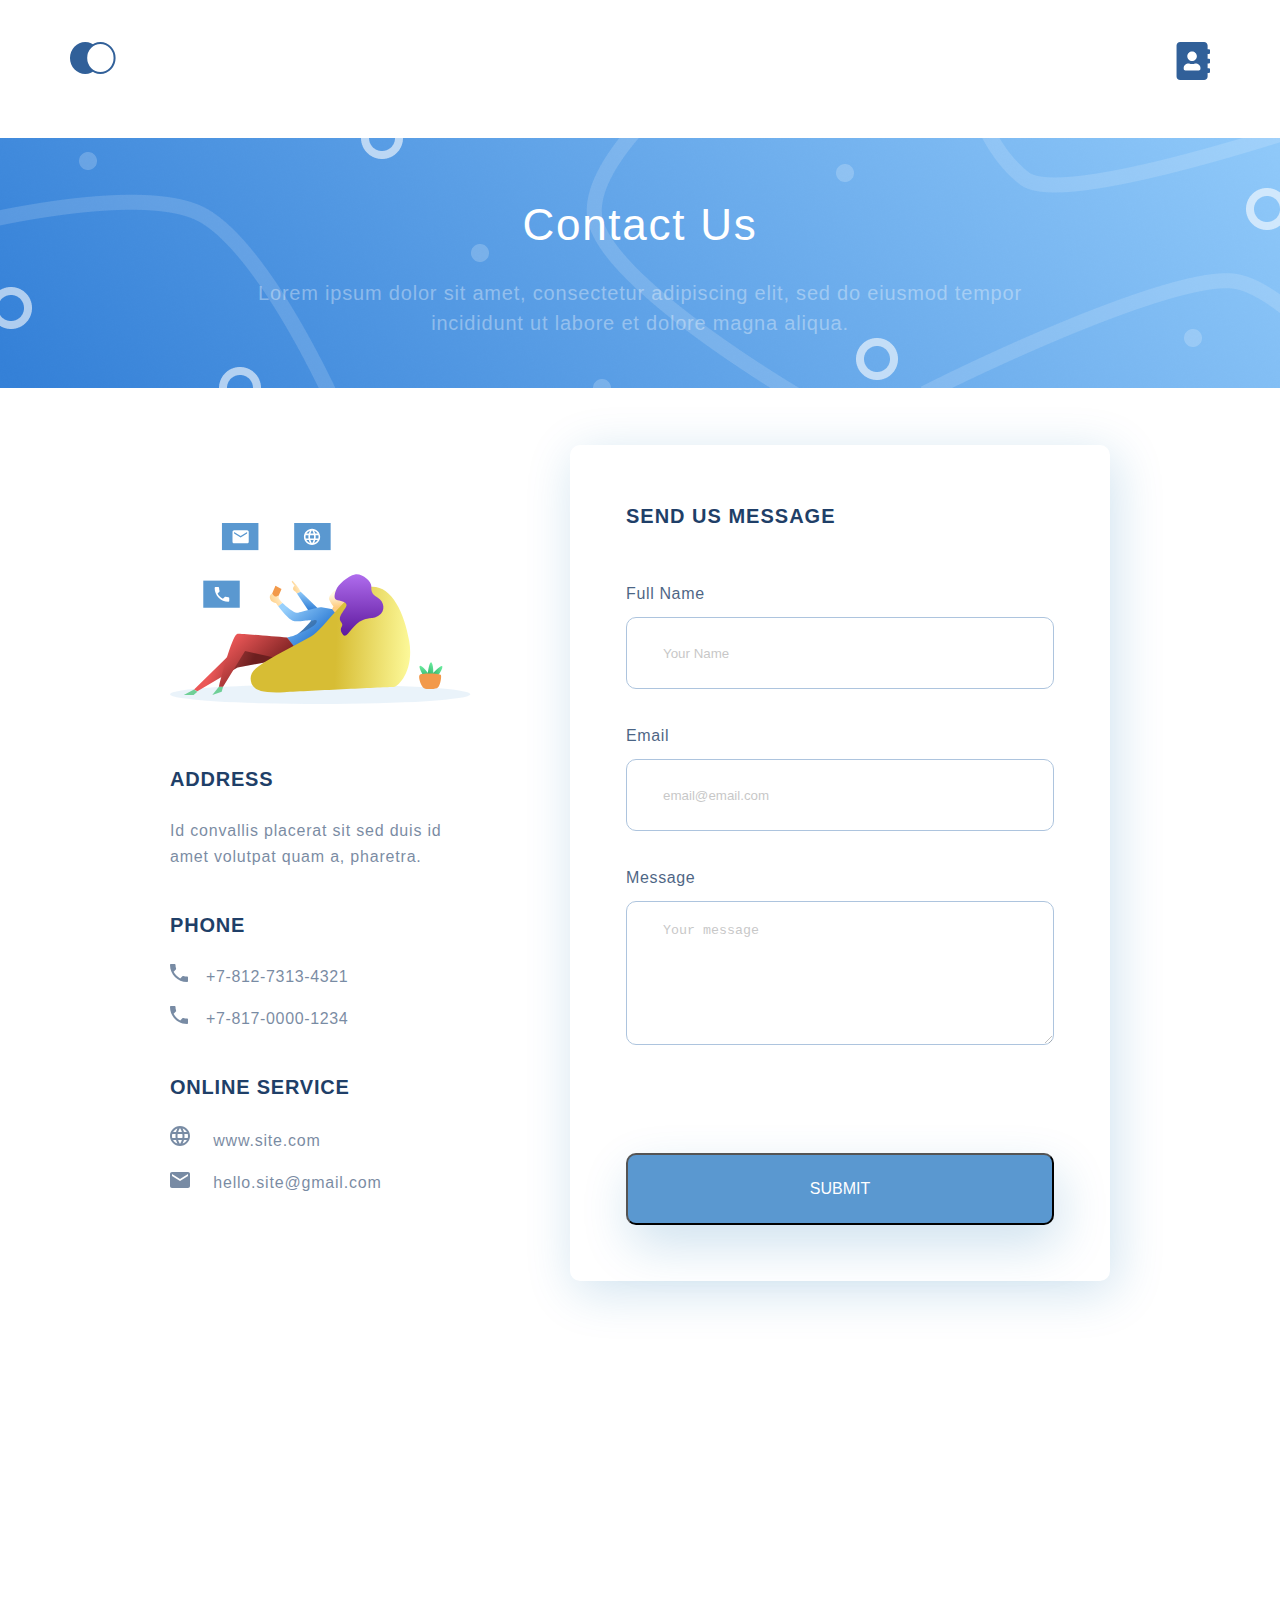
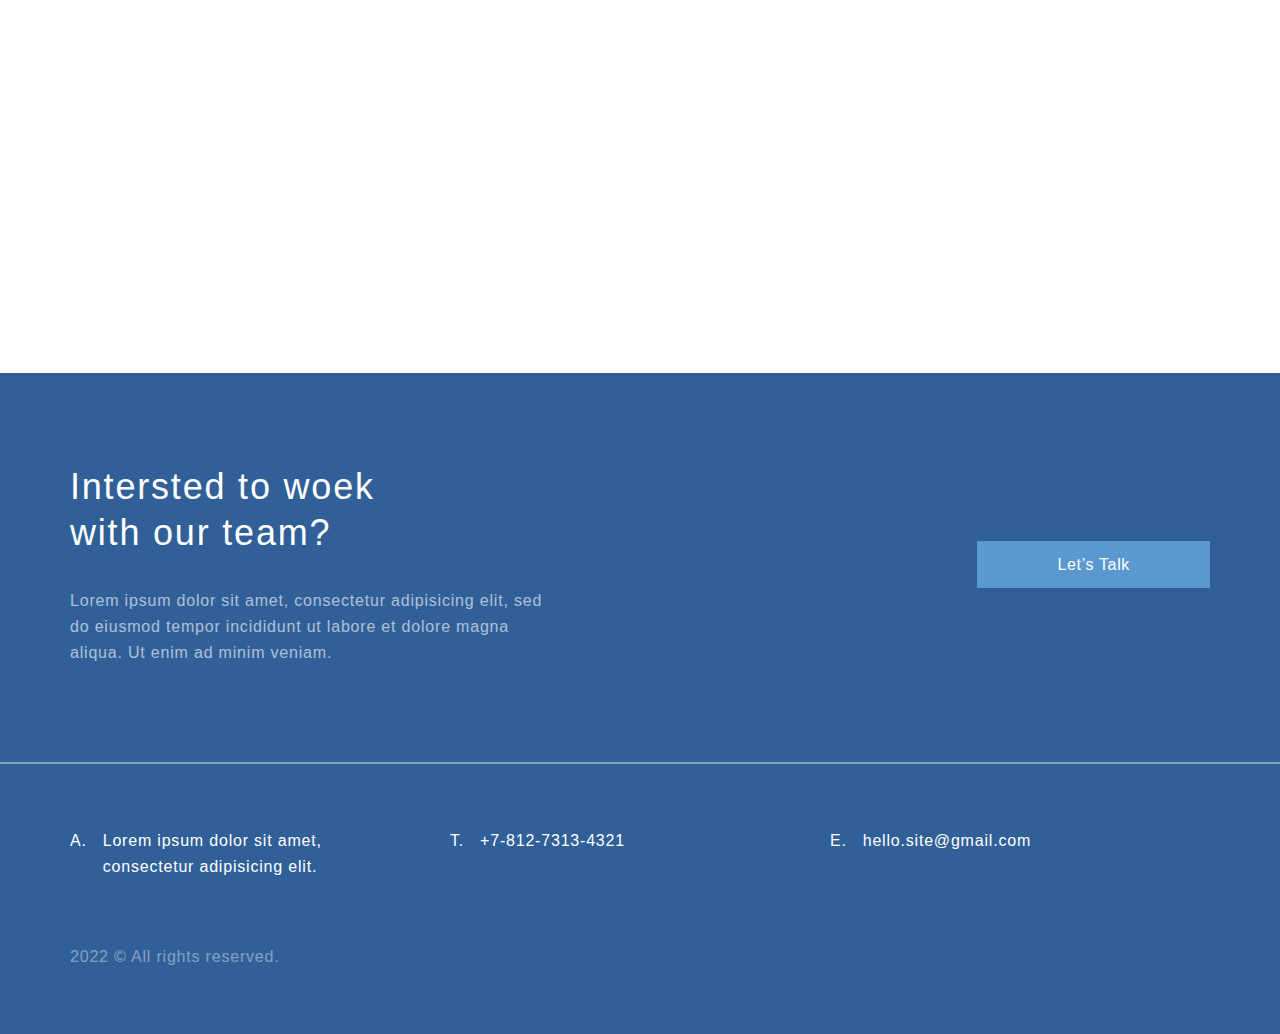
==== contacts.html @ 81e92c67 "Add files via upload" ====
<!DOCTYPE html>
<html lang="en">

<head>
  <meta charset="UTF-8">
  <meta http-equiv="X-UA-Compatible" content="IE=edge">
  <meta name="viewport" content="width=device-width, initial-scale=1.0">
  <link rel="stylesheet" href="style.css">
  <title>My website</title>
</head>

<body>

  <div class="menu container">
    <ul class="list top_menu">
      <li><a href="index.html"><img src="img/home.svg" alt="Logo"></a></li>
      <li><a href="contacts.html"><img src="img/contacts.svg" alt="Contacts"></a></li>
    </ul>
  </div>
  <div class="top_contacts">
    <div class="top_text_contacts">
      <h2 class="heading-contact">Contact Us</h2>
      <p class="text">Lorem ipsum dolor sit amet, consectetur adipiscing elit, sed do eiusmod tempor incididunt ut
        labore et dolore magna aliqua.</p>
    </div>
  </div>

  <div class="main cont_container">
    <div class="WriteTo">
      <div class="main_text_contacts">
        <img src="img/form.svg" alt="Photo">
        <h4 class="mini-heading">ADDRESS</h4>
        <p class="text">Id convallis placerat sit sed duis id amet volutpat quam a, pharetra.</p>
        <h4 class="mini-heading">PHONE</h4>
        <ol class="list icPhone">
          <li>+7-812-7313-4321</li>
          <li>+7-817-0000-1234</li>
        </ol>
        <h4 class="mini-heading">ONLINE SERVICE</h4>
        <ul class="list">
          <li class="icInternet">
            <a class="link" href="https://gb.ru/users/955336" target="_blank">
              <img src="img/ic_Internet_18px.svg" alt="icInternet"> www.site.com</a>
          </li>
          <li class="icEmail">
            <a class="link" href="mailto:mail@student.com" target="_blank">
              <img src="img/ic_email_18px.svg" alt="icEmail"> hello.site@gmail.com</a>
          </li>
        </ul>
      </div>
      <div class="main_form_send">
        <h4 class="mini-heading">SEND US MESSAGE</h4>
        <form action="#">
          <p>Full Name</p>
          <input class="input" type="text" placeholder="Your Name"><br>
          <p>Email</p>
          <input class="input" type="email" placeholder="email@email.com"><br>
          <p>Message</p>
          <textarea class="input inputText" cols="30" rows="5" placeholder="Your message"></textarea><br>
          <button class="button" type="submit">Submit</button><br>
        </form>
      </div>
    </div>
    <div class="main_map_block">
      <iframe class="map"
        src="https://yandex.ru/map-widget/v1/?um=constructor%3Ac214993f10739461ce1f22f25914152585ad339c6e230efad93d06ef73327cbc&amp;source=constructor"
        width="100%" height="263" frameborder="0"></iframe>
    </div>
  </div>

  <div class="footer">
    <div class="footer_top container">
      <div class="footer_top_text">
        <h3 class="heading">Intersted to woek with our team?</h3>
        <p class="text">Lorem ipsum dolor sit amet, consectetur adipisicing elit, sed do eiusmod tempor
          incididunt ut labore et dolore magna aliqua. Ut enim ad minim veniam.</p>
      </div>
      <div class="footer_buttom_block">
        <a href="#" class="footer_buttom">Let’s Talk</a>
      </div>
    </div>
    <hr class="hr">
    <div class="footer_bottom container">
      <ol class="footer_bottom_list_box">
        <li class="footer_bottom_list footer_bottom_list_margin">Lorem ipsum dolor sit amet, consectetur
          adipisicing elit.
        </li>
        <li class="footer_bottom_list">+7-812-7313-4321</li>
        <li class="footer_bottom_list">hello.site@gmail.com</li>
      </ol>
      <div class="footer_bottom_rights">
        <p class="text">2022 &copy; All rights reserved.</p>
      </div>
    </div>
  </div>

</body>

</html>
---- style.css ----
*{
    margin: 0;
    padding: 0;
}

.container {
    max-width: 1140px;
    margin: 0 auto;
}

.cont_container {
    max-width: 940px;
    margin: 0 auto;
}

body{ 
    font-family: sans-serif;
}

/* !!!!!!!!!!!!!!!!!!!!!!!!!!!!!!!!!!Настройка блоков шапки!!!!!!!!!!!!!!!!!!!!!!!!!!!!!!!!!!*/
.top{
    min-height: 768px;
    background: linear-gradient(0deg, #EBF3FB 8.84%, rgba(152, 195, 232, 0) 31.12%);
}

.top .container{
    display: flex;
    flex-direction: column;
    height: 100%;
}

.top_menu{
    margin-top: 42px;
    display: flex;
    justify-content: space-between;
}

.top_text{
    margin-top: 115px;
    flex-grow: 1;
    background-image: url(img/top_illustration.png);
    background-repeat: no-repeat;
    background-position: right top;
    background-size: 45%;
    padding-bottom: 80px;
}

.top-heading{
    width: 504px;
    font-weight: 300;
    font-size: 64px;
    line-height: 74px;
    letter-spacing: 0.04em;
    color: #1F3F68;
}

.top_text .text{
    width: 425px;
    margin-top: 32px;
}

.top_buttom{
    font-size: 16px;
    line-height: 26px;
    text-align: center;
    letter-spacing: 0.04em;
    color: #FFFFFF;
    background: #5A98D0;
    box-shadow: 5px 10px 20px rgba(53, 110, 173, 0.2);
    border-radius: 10px;
    margin-top: 71px;
    padding: 15px 50px;
    text-decoration: none;
    display: inline-block;
}

.top_contacts{
    background-image: url(img/top_contacts.png);
    background-size: cover;
    min-height: 250px;
    display: flex;
    margin: 54px 0px 57px;
}

.top_text_contacts{
    width: 780px;
    margin: 0px auto;
    text-align: center;
}

.top_text_contacts .text{
    font-weight: 400;
    font-size: 20px;
    line-height: 30px;
    text-align: center;
    letter-spacing: 0.04em; 
    color: rgba(255, 255, 255, 0.6);
    margin-bottom: 49px;
}

/* !!!!!!!!!!!!!!!!!!!!!!!!!!!!!!!!!!!!!Настройка блоков центра!!!!!!!!!!!!!!!!!!!!!!!!!!!!!!!*/
.what_we_do{
padding: 64px 0px;
}

.card_block{
    margin-top: 64px;
    display: flex;
    justify-content: space-between;
}

.card_text{
    width: 359px;
    padding: 44px 32px;
    box-sizing: border-box;
    background: #FFFFFF;
    box-shadow: 5px 20px 50px rgba(16, 112, 177, 0.2);
    border-radius: 10px;
    display: flex;
    flex-direction: column;
}

.card_img{
    align-self: center;
    margin-bottom: 51px;
}

.card_link{
    font-size: 14px;
    line-height: 30px;
    letter-spacing: 0.05em;
    color: #5A98D0;
    text-decoration: none;
    display: block;
    margin-top: 30px;
}

.section{
    margin-bottom: 112px;
}

.section .text{
    width: 70%;
    margin: 32px auto 64px;
    opacity: 1;
    text-align: center;
}

.section_parent{
    display: flex;
    justify-content: space-between;
    margin-top: 32px;
}

.section_item{
    position: relative;
    flex-grow: 1;
}

.section_item_margin{
    margin-right: 32px;
}

.section_img{
    width: 100%;
}

.section_big_text{
    font-size: 32px;
    line-height: 46px;
    text-align: right;
    letter-spacing: 0.05em;
    color: #FFFFFF;
    position: absolute;
    top: 64px;
    right: 64px;
}

.section_little_text{
    font-size: 28px;
    line-height: 46px;
    text-align: left;
    letter-spacing: 0.05em;
    color: #FFFFFF;
    position: absolute;
    top: 32px;
    left: 32px;
}

.WriteTo{
    display: flex;
    justify-content: space-between;
}

.main_text_contacts{
    width: 300px;
}

.main_text_contacts img{
    margin: 78px 0px 16px;
}

.main_text_contacts .mini-heading{
    letter-spacing: 0.04em;
    margin: 40px 0px 24px;
}

.main_text_contacts .list li{
    font-weight: 300;
    font-size: 16px;
    line-height: 26px;
    letter-spacing: 0.04em;
    color: #1F3F68;
    opacity: 0.6;
    margin-bottom: 16px;
}

.icPhone li::before {
    content: url(img/ic_phone_18px.svg);
    margin-right: 18px;
}

.icInternet img{
    margin: 0px 18px 0px 0px;
}

.icEmail img{
    margin: 0px 18px 0px 0px;
}

.link{
    font-weight: 400;
    font-size: 16px;
    line-height: 26px;
    letter-spacing: 0.05em;
    color: #1F3F68;
    text-decoration: none;
}

.main_form_send{
    width: 540px;
    padding: 56px;
    box-sizing: border-box;
    background: #FFFFFF;
    box-shadow: 5px 10px 50px rgba(16, 112, 177, 0.2);
    border-radius: 10px;
}

.main_form_send .mini-heading{
    margin-bottom: 48px;
}

.main_form_send p{
    font-weight: 400;
    font-size: 16px;
    line-height: 30px;
    letter-spacing: 0.04em;
    color: #1F3F68;
    opacity: 0.8;
}

.main_map_block{
    margin: 96px 0px 112px;
    text-align: center;
}

.map{
    width: 100%;
    height: 480px;
}

/* !!!!!!!!!!!!!!!!!!!!!!!!!!!!!!!!Настройка блоков подвала!!!!!!!!!!!!!!!!!!!!!!!!!!!!!!!!!*/
.footer{
    background: #316099;
}

.footer_top{
    display: flex;
    justify-content: space-between;
    padding: 91px 0px 96px;
}

.footer_top_text{
    width: 495px; 
}

.footer_top_text .heading{
    width: 340px;
    font-weight: normal;
    color: #FFFFFF;
    text-align: left;
}

.footer_top_text .text{
    color: #FFFFFF;
    margin-top: 32px;
}

.footer_buttom_block{
    align-self: center;
}

.footer_buttom{
    font-size: 16px;
    line-height: 26px;
    text-align: center;
    letter-spacing: 0.04em;
    color: #FFFFFF;
    background: #5A98D0;
    text-decoration: none;
    padding: 15px 80px;
}

.hr{
    opacity: 0.4;
    border: 1px solid #FFFFFF;
}

.footer_bottom{
    padding: 64px 0px;
}

.footer_bottom_list_box{
    display: flex;
    justify-content: space-between;
    font-size: 16px;
    line-height: 26px;
    letter-spacing: 0.05em;
    color: #FFFFFF;
}

.footer_bottom_list{
    flex-grow: 1;
    flex-basis: 33.3333%;
    display: flex;
    margin-right: 32px;
}

.footer_bottom_list:first-child::before{
    content: 'A. ';
    margin-right: 16px;
}

.footer_bottom_list:nth-child(2)::before{
    content: 'T. ';
    margin-right: 16px;
}

.footer_bottom_list:last-child::before{
    content: 'E. ';
    margin-right: 16px;
}


.footer_bottom_rights .text{
    margin-top: 64px;
    color: #FFFFFF;
    opacity: 0.4;
}

/* !!!!!!!!!!!!!!!!!!!!!!Настройка классов для тегов!!!!!!!!!!!!!!!!!!!!!!!!!!!!!!*/
.text{
    font-size: 16px;
    line-height: 26px;
    letter-spacing: 0.05em;
    opacity: 0.6;
    color: #1F3F68;
}

.heading{
    font-weight: 300;
    font-size: 36px;
    line-height: 46px;
    text-align: center;
    letter-spacing: 0.05em;
}

.heading-contact{
    font-weight: 500;
    font-size: 44px;
    line-height: 74px;
    letter-spacing: 0.04em;
    color: #FFFFFF;
    margin-bottom: 16px;
    margin-top: 50px;
}

.mini-heading{
    font-size: 20px;
    line-height: 30px;
    color: #1F3F68;
    letter-spacing: 0.05em;
    margin-bottom: 14px;
}

.list{
    list-style-type: none;
}

.input{
    height: 72px;
    width: 100%;
    padding: 21px 36px;
    border: 1px solid #356EAD;
    box-sizing: border-box;
    border-radius: 10px;
    margin: 8px 0px 32px;
    opacity: 0.4;
}

.inputText{
    height: 144px;
}

.button{
    margin-top: 72px;
    width: 100%;
    height: 72px;
    background: #5A98D0;
    box-shadow: 5px 20px 50px rgba(16, 112, 177, 0.2);
    border-radius: 10px;
    font-weight: 500;
    font-size: 16px;
    line-height: 26px;
    text-align: center;
    color: #FFFFFF;
    text-transform: uppercase;
}

@media (max-width: 1024px) {
    .container{
        padding-left: 32px;
        padding-right: 32px;
    }
/* !!!!!!!!!!!!!!!!!!!!!!!!!!!!!!!!!!Настройка блоков шапки!!!!!!!!!!!!!!!!!!!!!!!!!!!!!!!!!!*/
    .top_text{
        background-position: right 167px;
        padding-bottom: 170px;
    }

    .top_menu{
        margin-top: 21px;
    }

    .top_contacts{
        margin: 46px 0px 64px;
    }

    .top_text_contacts{
        width: 520px;
    }

    .button{
        margin-top: 48px;
    }
/* !!!!!!!!!!!!!!!!!!!!!!!!!!!!!!!!!!!!!Настройка блоков центра!!!!!!!!!!!!!!!!!!!!!!!!!!!!!!!*/
    .what_we_do{
        padding: 64px 32px 127px;
    }

    .card_block{
        flex-direction: column;
        align-items: center;
    }

    .card_text{
        margin-bottom: 32px;
    }

    .WriteTo{
        flex-direction: column;
        align-items: center;
    }

    .main_text_contacts img {
        margin: 0px 0px 16px;
    }

    .icInternet img {
        margin: 0px 18px 0px 0px;
    }

    .icEmail img {
        margin: 0px 18px 0px 0px;
    }

    .main_form_send{
        margin-top: 48px;
        width: 520px;
    }

    .section{
        margin-bottom: 109px;
    }

    .main_map_block{
        margin: 64px 0px;
    }

    .map{
        height: 392px;
    }
/* !!!!!!!!!!!!!!!!!!!!!!!!!!!!!!!!Настройка блоков подвала!!!!!!!!!!!!!!!!!!!!!!!!!!!!!!!!!*/

    .footer .container{
        padding-left: 117px;
        padding-right: 116px;
    }

    .footer_top{
        padding: 47px 0px 64px;
    }

    .footer_top_text{
        width: 336px;
    }

    .footer_buttom{
        padding: 10px 22px;
    }

    .footer_bottom_list_box{
        flex-direction: column;
    }

    .footer_bottom_list{
        margin-bottom: 25px;
    }

    .footer_bottom_rights .text {
        margin-top: 39px;
    }
}

@media (max-width: 667px) {
    .container {
        padding-left: 18px;
        padding-right: 18px;
    }
/* !!!!!!!!!!!!!!!!!!!!!!!!!!!!!!!!!!Настройка блоков шапки!!!!!!!!!!!!!!!!!!!!!!!!!!!!!!!!!!*/
    .top{
        min-height: 376px;
        padding-bottom: 41px;
        box-sizing: border-box;
    }

    .top_contacts{
        margin: 30px 0px 46px;
    }

    .top_menu{
        margin-top: 21px;
    }

    .top_text{
        margin-top: 36px;
        width: 100%;
        text-align: center;
        background-image: none;
        padding-bottom: 0px;
    }

    .top-heading{
        width: 100%;
        font-size: 32px;
        line-height: 38px;
    }

    .top_text .text{
        width: 100%;
        margin-top: 12px;
    }

    .top_buttom{
        font-size: 12px;
        line-height: 26px;
        margin-top: 32px;
        padding: 0px 8px;
    }

    .top_text_contacts{
        width: 341px;
    }

    .heading-contact{
        margin-bottom: 32px;
        font-size: 24px;
        line-height: 28px;
    }

    .top_text_contacts .text{
        font-size: 16px;
        margin-bottom: 61px;
    }
/* !!!!!!!!!!!!!!!!!!!!!!!!!!!!!!!!!!!!!Настройка блоков центра!!!!!!!!!!!!!!!!!!!!!!!!!!!!!!!*/
    .what_we_do{
        padding: 48px 18px 64px;
    }

    .heading{
        font-size: 24px;
        line-height: 28px;
    }
    .card_block{
        margin-top: 32px;
    }

    .card_text{
        width: 100%;
    }

    .section{
        margin-bottom: 82px;
    }

    .section .text{
        width: 100%;
    }

    .section_big_text{
        font-size: 16px;
        line-height: 19px;
        top: 16px;
        right: 16px;
    }

    .section_little_text{
        font-size: 16px;
        line-height: 19px;
        top: 26px;
        left: 16px;
    }

    .section_parent{
        flex-direction: column;
        margin-top: 16px;

    }

    .section_item_margin{
        margin: 0px 0px 16px;
    }

    .main_text_contacts .mini-heading{
        margin-top: 32px;
    }

    .main_form_send{
        width: 342px;
        padding: 36px;
    }

    .main_form_send .mini-heading{
        margin-bottom: 31px;
        font-size: 16px;
        letter-spacing: 0.04em;
    }

    .input{
        height: 46px;
        margin: 5px 0px 21px;
        padding: 13px 22px;
    }

    .inputText{
        height: 93px;
    }

    .button{
        height: 46px;
        margin-top: 25px;
    }

    .main_map_block{
        margin: 32px 0px;
    }

    .map{
        height: 349px;
    }
/* !!!!!!!!!!!!!!!!!!!!!!!!!!!!!!!!Настройка блоков подвала!!!!!!!!!!!!!!!!!!!!!!!!!!!!!!!!!*/

    .footer .container {
        padding-left: 16px;
        padding-right: 16px;
        text-align: center;
        flex-direction: column;
    }

    .footer_top{
        padding: 18px 16px 41px;
    }

    .footer_top_text .heading {
        text-align: center;
        width: 100%;
    }

    .footer_top_text {
        width: 100%;
    }

    .footer_buttom_block {
        margin-top: 40px;
    }

    .footer_bottom {
        padding: 32px 0px;
    }

    .footer_bottom_list{
        margin-bottom: 17px;
        text-align: left;
    }

    .footer_bottom_rights .text {
        margin-top: 20px;
    }
}
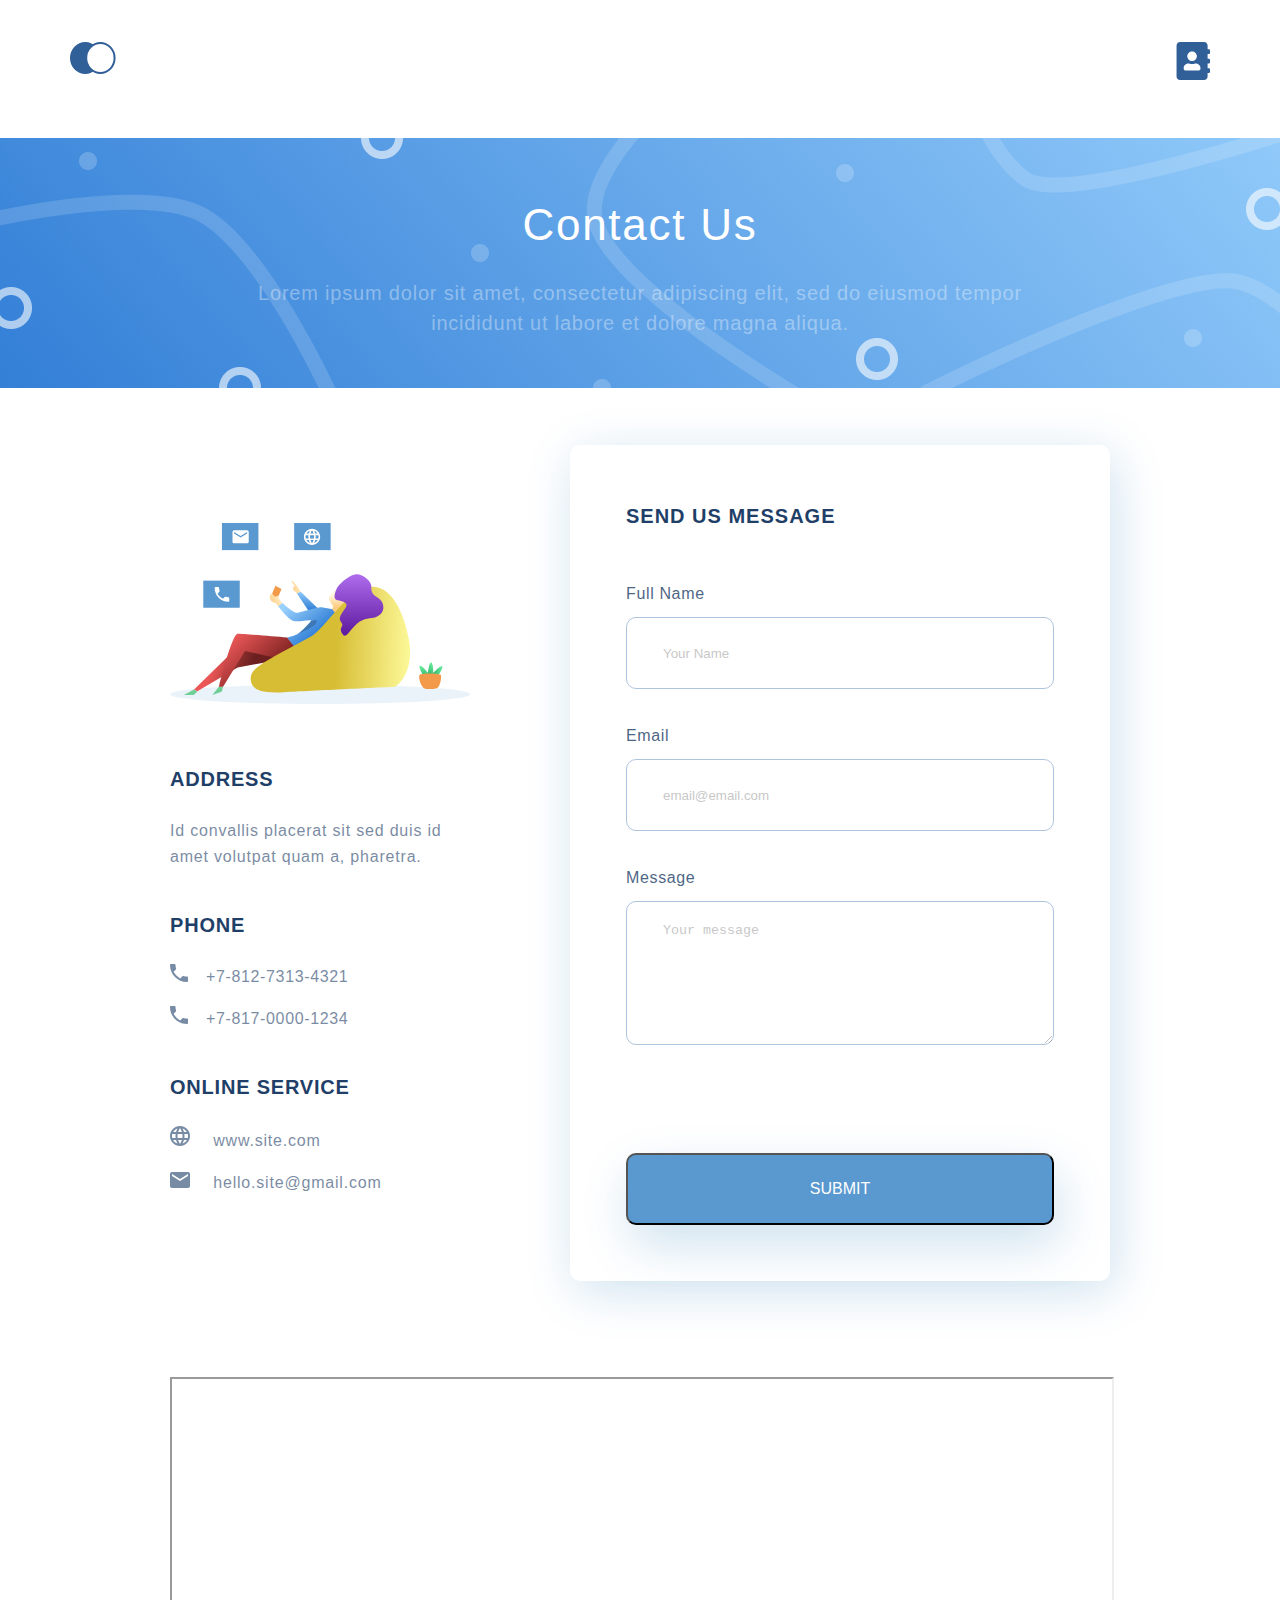
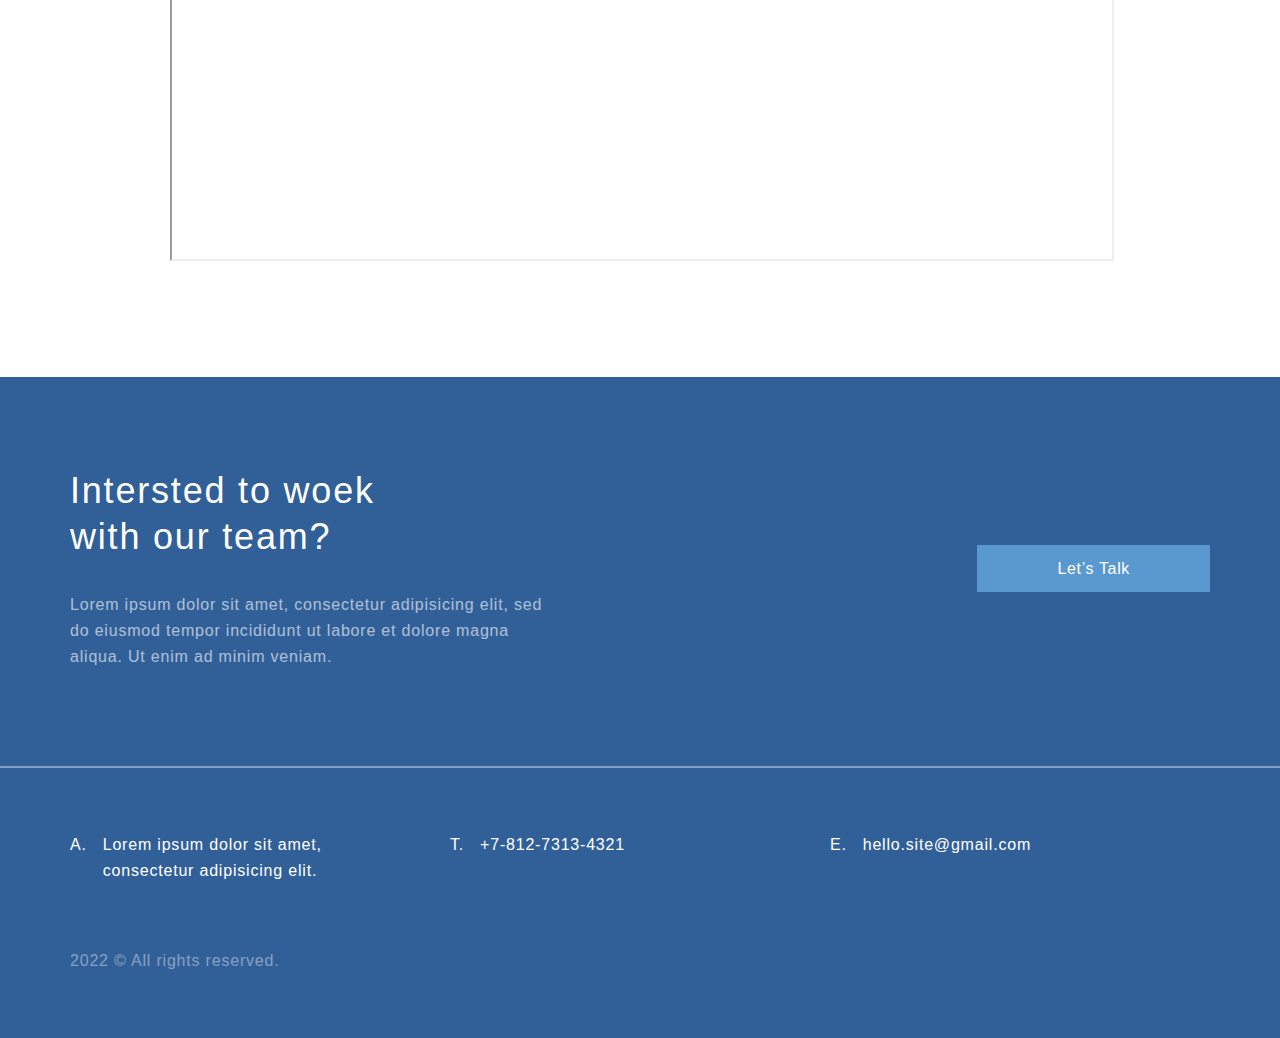
==== commit ff35375a: "Correction of validity related to map" ====
--- a/contacts.html
+++ b/contacts.html
@@ -63,8 +63,7 @@
     </div>
     <div class="main_map_block">
       <iframe class="map"
-        src="https://yandex.ru/map-widget/v1/?um=constructor%3Ac214993f10739461ce1f22f25914152585ad339c6e230efad93d06ef73327cbc&amp;source=constructor"
-        width="100%" height="263" frameborder="0"></iframe>
+        src="https://yandex.ru/map-widget/v1/?um=constructor%3Ac214993f10739461ce1f22f25914152585ad339c6e230efad93d06ef73327cbc&amp;source=constructor"></iframe>
     </div>
   </div>
 
--- a/style.css
+++ b/style.css
@@ -1,719 +1,742 @@
-*{
-    margin: 0;
-    padding: 0;
-}
-
-.container {
-    max-width: 1140px;
-    margin: 0 auto;
-}
-
-.cont_container {
-    max-width: 940px;
-    margin: 0 auto;
-}
-
-body{ 
-    font-family: sans-serif;
-}
-
-/* !!!!!!!!!!!!!!!!!!!!!!!!!!!!!!!!!!Настройка блоков шапки!!!!!!!!!!!!!!!!!!!!!!!!!!!!!!!!!!*/
-.top{
-    min-height: 768px;
-    background: linear-gradient(0deg, #EBF3FB 8.84%, rgba(152, 195, 232, 0) 31.12%);
-}
-
-.top .container{
-    display: flex;
-    flex-direction: column;
-    height: 100%;
-}
-
-.top_menu{
-    margin-top: 42px;
-    display: flex;
-    justify-content: space-between;
-}
-
-.top_text{
-    margin-top: 115px;
-    flex-grow: 1;
-    background-image: url(img/top_illustration.png);
-    background-repeat: no-repeat;
-    background-position: right top;
-    background-size: 45%;
-    padding-bottom: 80px;
-}
-
-.top-heading{
-    width: 504px;
-    font-weight: 300;
-    font-size: 64px;
-    line-height: 74px;
-    letter-spacing: 0.04em;
-    color: #1F3F68;
-}
-
-.top_text .text{
-    width: 425px;
-    margin-top: 32px;
-}
-
-.top_buttom{
-    font-size: 16px;
-    line-height: 26px;
-    text-align: center;
-    letter-spacing: 0.04em;
-    color: #FFFFFF;
-    background: #5A98D0;
-    box-shadow: 5px 10px 20px rgba(53, 110, 173, 0.2);
-    border-radius: 10px;
-    margin-top: 71px;
-    padding: 15px 50px;
-    text-decoration: none;
-    display: inline-block;
-}
-
-.top_contacts{
-    background-image: url(img/top_contacts.png);
-    background-size: cover;
-    min-height: 250px;
-    display: flex;
-    margin: 54px 0px 57px;
-}
-
-.top_text_contacts{
-    width: 780px;
-    margin: 0px auto;
-    text-align: center;
-}
-
-.top_text_contacts .text{
-    font-weight: 400;
-    font-size: 20px;
-    line-height: 30px;
-    text-align: center;
-    letter-spacing: 0.04em; 
-    color: rgba(255, 255, 255, 0.6);
-    margin-bottom: 49px;
-}
-
-/* !!!!!!!!!!!!!!!!!!!!!!!!!!!!!!!!!!!!!Настройка блоков центра!!!!!!!!!!!!!!!!!!!!!!!!!!!!!!!*/
-.what_we_do{
-padding: 64px 0px;
-}
-
-.card_block{
-    margin-top: 64px;
-    display: flex;
-    justify-content: space-between;
-}
-
-.card_text{
-    width: 359px;
-    padding: 44px 32px;
-    box-sizing: border-box;
-    background: #FFFFFF;
-    box-shadow: 5px 20px 50px rgba(16, 112, 177, 0.2);
-    border-radius: 10px;
-    display: flex;
-    flex-direction: column;
-}
-
-.card_img{
-    align-self: center;
-    margin-bottom: 51px;
-}
-
-.card_link{
-    font-size: 14px;
-    line-height: 30px;
-    letter-spacing: 0.05em;
-    color: #5A98D0;
-    text-decoration: none;
-    display: block;
-    margin-top: 30px;
-}
-
-.section{
-    margin-bottom: 112px;
-}
-
-.section .text{
-    width: 70%;
-    margin: 32px auto 64px;
-    opacity: 1;
-    text-align: center;
-}
-
-.section_parent{
-    display: flex;
-    justify-content: space-between;
-    margin-top: 32px;
-}
-
-.section_item{
-    position: relative;
-    flex-grow: 1;
-}
-
-.section_item_margin{
-    margin-right: 32px;
-}
-
-.section_img{
-    width: 100%;
-}
-
-.section_big_text{
-    font-size: 32px;
-    line-height: 46px;
-    text-align: right;
-    letter-spacing: 0.05em;
-    color: #FFFFFF;
-    position: absolute;
-    top: 64px;
-    right: 64px;
-}
-
-.section_little_text{
-    font-size: 28px;
-    line-height: 46px;
-    text-align: left;
-    letter-spacing: 0.05em;
-    color: #FFFFFF;
-    position: absolute;
-    top: 32px;
-    left: 32px;
-}
-
-.WriteTo{
-    display: flex;
-    justify-content: space-between;
-}
-
-.main_text_contacts{
-    width: 300px;
-}
-
-.main_text_contacts img{
-    margin: 78px 0px 16px;
-}
-
-.main_text_contacts .mini-heading{
-    letter-spacing: 0.04em;
-    margin: 40px 0px 24px;
-}
-
-.main_text_contacts .list li{
-    font-weight: 300;
-    font-size: 16px;
-    line-height: 26px;
-    letter-spacing: 0.04em;
-    color: #1F3F68;
-    opacity: 0.6;
-    margin-bottom: 16px;
-}
-
-.icPhone li::before {
-    content: url(img/ic_phone_18px.svg);
-    margin-right: 18px;
-}
-
-.icInternet img{
-    margin: 0px 18px 0px 0px;
-}
-
-.icEmail img{
-    margin: 0px 18px 0px 0px;
-}
-
-.link{
-    font-weight: 400;
-    font-size: 16px;
-    line-height: 26px;
-    letter-spacing: 0.05em;
-    color: #1F3F68;
-    text-decoration: none;
-}
-
-.main_form_send{
-    width: 540px;
-    padding: 56px;
-    box-sizing: border-box;
-    background: #FFFFFF;
-    box-shadow: 5px 10px 50px rgba(16, 112, 177, 0.2);
-    border-radius: 10px;
-}
-
-.main_form_send .mini-heading{
-    margin-bottom: 48px;
-}
-
-.main_form_send p{
-    font-weight: 400;
-    font-size: 16px;
-    line-height: 30px;
-    letter-spacing: 0.04em;
-    color: #1F3F68;
-    opacity: 0.8;
-}
-
-.main_map_block{
-    margin: 96px 0px 112px;
-    text-align: center;
-}
-
-.map{
-    width: 100%;
-    height: 480px;
-}
-
-/* !!!!!!!!!!!!!!!!!!!!!!!!!!!!!!!!Настройка блоков подвала!!!!!!!!!!!!!!!!!!!!!!!!!!!!!!!!!*/
-.footer{
-    background: #316099;
-}
-
-.footer_top{
-    display: flex;
-    justify-content: space-between;
-    padding: 91px 0px 96px;
-}
-
-.footer_top_text{
-    width: 495px; 
-}
-
-.footer_top_text .heading{
-    width: 340px;
-    font-weight: normal;
-    color: #FFFFFF;
-    text-align: left;
-}
-
-.footer_top_text .text{
-    color: #FFFFFF;
-    margin-top: 32px;
-}
-
-.footer_buttom_block{
-    align-self: center;
-}
-
-.footer_buttom{
-    font-size: 16px;
-    line-height: 26px;
-    text-align: center;
-    letter-spacing: 0.04em;
-    color: #FFFFFF;
-    background: #5A98D0;
-    text-decoration: none;
-    padding: 15px 80px;
-}
-
-.hr{
-    opacity: 0.4;
-    border: 1px solid #FFFFFF;
-}
-
-.footer_bottom{
-    padding: 64px 0px;
-}
-
-.footer_bottom_list_box{
-    display: flex;
-    justify-content: space-between;
-    font-size: 16px;
-    line-height: 26px;
-    letter-spacing: 0.05em;
-    color: #FFFFFF;
-}
-
-.footer_bottom_list{
-    flex-grow: 1;
-    flex-basis: 33.3333%;
-    display: flex;
-    margin-right: 32px;
-}
-
-.footer_bottom_list:first-child::before{
-    content: 'A. ';
-    margin-right: 16px;
-}
-
-.footer_bottom_list:nth-child(2)::before{
-    content: 'T. ';
-    margin-right: 16px;
-}
-
-.footer_bottom_list:last-child::before{
-    content: 'E. ';
-    margin-right: 16px;
-}
-
-
-.footer_bottom_rights .text{
-    margin-top: 64px;
-    color: #FFFFFF;
-    opacity: 0.4;
-}
-
-/* !!!!!!!!!!!!!!!!!!!!!!Настройка классов для тегов!!!!!!!!!!!!!!!!!!!!!!!!!!!!!!*/
-.text{
-    font-size: 16px;
-    line-height: 26px;
-    letter-spacing: 0.05em;
-    opacity: 0.6;
-    color: #1F3F68;
-}
-
-.heading{
-    font-weight: 300;
-    font-size: 36px;
-    line-height: 46px;
-    text-align: center;
-    letter-spacing: 0.05em;
-}
-
-.heading-contact{
-    font-weight: 500;
-    font-size: 44px;
-    line-height: 74px;
-    letter-spacing: 0.04em;
-    color: #FFFFFF;
-    margin-bottom: 16px;
-    margin-top: 50px;
-}
-
-.mini-heading{
-    font-size: 20px;
-    line-height: 30px;
-    color: #1F3F68;
-    letter-spacing: 0.05em;
-    margin-bottom: 14px;
-}
-
-.list{
-    list-style-type: none;
-}
-
-.input{
-    height: 72px;
-    width: 100%;
-    padding: 21px 36px;
-    border: 1px solid #356EAD;
-    box-sizing: border-box;
-    border-radius: 10px;
-    margin: 8px 0px 32px;
-    opacity: 0.4;
-}
-
-.inputText{
-    height: 144px;
-}
-
-.button{
-    margin-top: 72px;
-    width: 100%;
-    height: 72px;
-    background: #5A98D0;
-    box-shadow: 5px 20px 50px rgba(16, 112, 177, 0.2);
-    border-radius: 10px;
-    font-weight: 500;
-    font-size: 16px;
-    line-height: 26px;
-    text-align: center;
-    color: #FFFFFF;
-    text-transform: uppercase;
-}
-
-@media (max-width: 1024px) {
-    .container{
-        padding-left: 32px;
-        padding-right: 32px;
-    }
-/* !!!!!!!!!!!!!!!!!!!!!!!!!!!!!!!!!!Настройка блоков шапки!!!!!!!!!!!!!!!!!!!!!!!!!!!!!!!!!!*/
-    .top_text{
-        background-position: right 167px;
-        padding-bottom: 170px;
-    }
-
-    .top_menu{
-        margin-top: 21px;
-    }
-
-    .top_contacts{
-        margin: 46px 0px 64px;
-    }
-
-    .top_text_contacts{
-        width: 520px;
-    }
-
-    .button{
-        margin-top: 48px;
-    }
-/* !!!!!!!!!!!!!!!!!!!!!!!!!!!!!!!!!!!!!Настройка блоков центра!!!!!!!!!!!!!!!!!!!!!!!!!!!!!!!*/
-    .what_we_do{
-        padding: 64px 32px 127px;
-    }
-
-    .card_block{
-        flex-direction: column;
-        align-items: center;
-    }
-
-    .card_text{
-        margin-bottom: 32px;
-    }
-
-    .WriteTo{
-        flex-direction: column;
-        align-items: center;
-    }
-
-    .main_text_contacts img {
-        margin: 0px 0px 16px;
-    }
-
-    .icInternet img {
-        margin: 0px 18px 0px 0px;
-    }
-
-    .icEmail img {
-        margin: 0px 18px 0px 0px;
-    }
-
-    .main_form_send{
-        margin-top: 48px;
-        width: 520px;
-    }
-
-    .section{
-        margin-bottom: 109px;
-    }
-
-    .main_map_block{
-        margin: 64px 0px;
-    }
-
-    .map{
-        height: 392px;
-    }
-/* !!!!!!!!!!!!!!!!!!!!!!!!!!!!!!!!Настройка блоков подвала!!!!!!!!!!!!!!!!!!!!!!!!!!!!!!!!!*/
-
-    .footer .container{
-        padding-left: 117px;
-        padding-right: 116px;
-    }
-
-    .footer_top{
-        padding: 47px 0px 64px;
-    }
-
-    .footer_top_text{
-        width: 336px;
-    }
-
-    .footer_buttom{
-        padding: 10px 22px;
-    }
-
-    .footer_bottom_list_box{
-        flex-direction: column;
-    }
-
-    .footer_bottom_list{
-        margin-bottom: 25px;
-    }
-
-    .footer_bottom_rights .text {
-        margin-top: 39px;
-    }
-}
-
-@media (max-width: 667px) {
-    .container {
-        padding-left: 18px;
-        padding-right: 18px;
-    }
-/* !!!!!!!!!!!!!!!!!!!!!!!!!!!!!!!!!!Настройка блоков шапки!!!!!!!!!!!!!!!!!!!!!!!!!!!!!!!!!!*/
-    .top{
-        min-height: 376px;
-        padding-bottom: 41px;
-        box-sizing: border-box;
-    }
-
-    .top_contacts{
-        margin: 30px 0px 46px;
-    }
-
-    .top_menu{
-        margin-top: 21px;
-    }
-
-    .top_text{
-        margin-top: 36px;
-        width: 100%;
-        text-align: center;
-        background-image: none;
-        padding-bottom: 0px;
-    }
-
-    .top-heading{
-        width: 100%;
-        font-size: 32px;
-        line-height: 38px;
-    }
-
-    .top_text .text{
-        width: 100%;
-        margin-top: 12px;
-    }
-
-    .top_buttom{
-        font-size: 12px;
-        line-height: 26px;
-        margin-top: 32px;
-        padding: 0px 8px;
-    }
-
-    .top_text_contacts{
-        width: 341px;
-    }
-
-    .heading-contact{
-        margin-bottom: 32px;
-        font-size: 24px;
-        line-height: 28px;
-    }
-
-    .top_text_contacts .text{
-        font-size: 16px;
-        margin-bottom: 61px;
-    }
-/* !!!!!!!!!!!!!!!!!!!!!!!!!!!!!!!!!!!!!Настройка блоков центра!!!!!!!!!!!!!!!!!!!!!!!!!!!!!!!*/
-    .what_we_do{
-        padding: 48px 18px 64px;
-    }
-
-    .heading{
-        font-size: 24px;
-        line-height: 28px;
-    }
-    .card_block{
-        margin-top: 32px;
-    }
-
-    .card_text{
-        width: 100%;
-    }
-
-    .section{
-        margin-bottom: 82px;
-    }
-
-    .section .text{
-        width: 100%;
-    }
-
-    .section_big_text{
-        font-size: 16px;
-        line-height: 19px;
-        top: 16px;
-        right: 16px;
-    }
-
-    .section_little_text{
-        font-size: 16px;
-        line-height: 19px;
-        top: 26px;
-        left: 16px;
-    }
-
-    .section_parent{
-        flex-direction: column;
-        margin-top: 16px;
-
-    }
-
-    .section_item_margin{
-        margin: 0px 0px 16px;
-    }
-
-    .main_text_contacts .mini-heading{
-        margin-top: 32px;
-    }
-
-    .main_form_send{
-        width: 342px;
-        padding: 36px;
-    }
-
-    .main_form_send .mini-heading{
-        margin-bottom: 31px;
-        font-size: 16px;
-        letter-spacing: 0.04em;
-    }
-
-    .input{
-        height: 46px;
-        margin: 5px 0px 21px;
-        padding: 13px 22px;
-    }
-
-    .inputText{
-        height: 93px;
-    }
-
-    .button{
-        height: 46px;
-        margin-top: 25px;
-    }
-
-    .main_map_block{
-        margin: 32px 0px;
-    }
-
-    .map{
-        height: 349px;
-    }
-/* !!!!!!!!!!!!!!!!!!!!!!!!!!!!!!!!Настройка блоков подвала!!!!!!!!!!!!!!!!!!!!!!!!!!!!!!!!!*/
-
-    .footer .container {
-        padding-left: 16px;
-        padding-right: 16px;
-        text-align: center;
-        flex-direction: column;
-    }
-
-    .footer_top{
-        padding: 18px 16px 41px;
-    }
-
-    .footer_top_text .heading {
-        text-align: center;
-        width: 100%;
-    }
-
-    .footer_top_text {
-        width: 100%;
-    }
-
-    .footer_buttom_block {
-        margin-top: 40px;
-    }
-
-    .footer_bottom {
-        padding: 32px 0px;
-    }
-
-    .footer_bottom_list{
-        margin-bottom: 17px;
-        text-align: left;
-    }
-
-    .footer_bottom_rights .text {
-        margin-top: 20px;
-    }
-}+@charset "UTF-8";
+* {
+  margin: 0;
+  padding: 0;
+}
+
+.container {
+  max-width: 1140px;
+  margin: 0 auto;
+}
+
+.cont_container {
+  max-width: 940px;
+  margin: 0 auto;
+}
+
+body {
+  font-family: sans-serif;
+}
+
+/* !!!!!!!!!!!!!!!!!!!!!!!!!!!!!!!!!!Настройка блоков шапки!!!!!!!!!!!!!!!!!!!!!!!!!!!!!!!!!!*/
+.top {
+  min-height: 768px;
+  background: -webkit-gradient(linear, left bottom, left top, color-stop(8.84%, #EBF3FB), color-stop(31.12%, rgba(152, 195, 232, 0)));
+  background: linear-gradient(0deg, #EBF3FB 8.84%, rgba(152, 195, 232, 0) 31.12%);
+}
+
+.top .container {
+  display: -webkit-box;
+  display: -ms-flexbox;
+  display: flex;
+  -webkit-box-orient: vertical;
+  -webkit-box-direction: normal;
+      -ms-flex-direction: column;
+          flex-direction: column;
+  height: 100%;
+}
+
+.top_menu {
+  margin-top: 42px;
+  display: -webkit-box;
+  display: -ms-flexbox;
+  display: flex;
+  -webkit-box-pack: justify;
+      -ms-flex-pack: justify;
+          justify-content: space-between;
+}
+
+.top_text {
+  margin-top: 115px;
+  -webkit-box-flex: 1;
+      -ms-flex-positive: 1;
+          flex-grow: 1;
+  background-image: url(img/top_illustration.png);
+  background-repeat: no-repeat;
+  background-position: right top;
+  background-size: 45%;
+  padding-bottom: 80px;
+}
+
+.top-heading {
+  width: 504px;
+  font-weight: 300;
+  font-size: 64px;
+  line-height: 74px;
+  letter-spacing: 0.04em;
+  color: #1F3F68;
+}
+
+.top_text .text {
+  width: 425px;
+  margin-top: 32px;
+}
+
+.top_buttom {
+  font-size: 16px;
+  line-height: 26px;
+  text-align: center;
+  letter-spacing: 0.04em;
+  color: #FFFFFF;
+  background: #5A98D0;
+  -webkit-box-shadow: 5px 10px 20px rgba(53, 110, 173, 0.2);
+          box-shadow: 5px 10px 20px rgba(53, 110, 173, 0.2);
+  border-radius: 10px;
+  margin-top: 71px;
+  padding: 15px 50px;
+  text-decoration: none;
+  display: inline-block;
+}
+
+.top_contacts {
+  background-image: url(img/top_contacts.png);
+  background-size: cover;
+  min-height: 250px;
+  display: -webkit-box;
+  display: -ms-flexbox;
+  display: flex;
+  margin: 54px 0px 57px;
+}
+
+.top_text_contacts {
+  width: 780px;
+  margin: 0px auto;
+  text-align: center;
+}
+
+.top_text_contacts .text {
+  font-weight: 400;
+  font-size: 20px;
+  line-height: 30px;
+  text-align: center;
+  letter-spacing: 0.04em;
+  color: rgba(255, 255, 255, 0.6);
+  margin-bottom: 49px;
+}
+
+/* !!!!!!!!!!!!!!!!!!!!!!!!!!!!!!!!!!!!!Настройка блоков центра!!!!!!!!!!!!!!!!!!!!!!!!!!!!!!!*/
+.what_we_do {
+  padding: 64px 0px;
+}
+
+.card_block {
+  margin-top: 64px;
+  display: -webkit-box;
+  display: -ms-flexbox;
+  display: flex;
+  -webkit-box-pack: justify;
+      -ms-flex-pack: justify;
+          justify-content: space-between;
+}
+
+.card_text {
+  width: 359px;
+  padding: 44px 32px;
+  -webkit-box-sizing: border-box;
+          box-sizing: border-box;
+  background: #FFFFFF;
+  -webkit-box-shadow: 5px 20px 50px rgba(16, 112, 177, 0.2);
+          box-shadow: 5px 20px 50px rgba(16, 112, 177, 0.2);
+  border-radius: 10px;
+  display: -webkit-box;
+  display: -ms-flexbox;
+  display: flex;
+  -webkit-box-orient: vertical;
+  -webkit-box-direction: normal;
+      -ms-flex-direction: column;
+          flex-direction: column;
+}
+
+.card_img {
+  -ms-flex-item-align: center;
+      -ms-grid-row-align: center;
+      align-self: center;
+  margin-bottom: 51px;
+}
+
+.card_link {
+  font-size: 14px;
+  line-height: 30px;
+  letter-spacing: 0.05em;
+  color: #5A98D0;
+  text-decoration: none;
+  display: block;
+  margin-top: 30px;
+}
+
+.section {
+  margin-bottom: 112px;
+}
+
+.section .text {
+  width: 70%;
+  margin: 32px auto 64px;
+  opacity: 1;
+  text-align: center;
+}
+
+.section_parent {
+  display: -webkit-box;
+  display: -ms-flexbox;
+  display: flex;
+  -webkit-box-pack: justify;
+      -ms-flex-pack: justify;
+          justify-content: space-between;
+  margin-top: 32px;
+}
+
+.section_item {
+  position: relative;
+  -webkit-box-flex: 1;
+      -ms-flex-positive: 1;
+          flex-grow: 1;
+}
+
+.section_item_margin {
+  margin-right: 32px;
+}
+
+.section_img {
+  width: 100%;
+}
+
+.section_big_text {
+  font-size: 32px;
+  line-height: 46px;
+  text-align: right;
+  letter-spacing: 0.05em;
+  color: #FFFFFF;
+  position: absolute;
+  top: 64px;
+  right: 64px;
+}
+
+.section_little_text {
+  font-size: 28px;
+  line-height: 46px;
+  text-align: left;
+  letter-spacing: 0.05em;
+  color: #FFFFFF;
+  position: absolute;
+  top: 32px;
+  left: 32px;
+}
+
+.WriteTo {
+  display: -webkit-box;
+  display: -ms-flexbox;
+  display: flex;
+  -webkit-box-pack: justify;
+      -ms-flex-pack: justify;
+          justify-content: space-between;
+}
+
+.main_text_contacts {
+  width: 300px;
+}
+
+.main_text_contacts img {
+  margin: 78px 0px 16px;
+}
+
+.main_text_contacts .mini-heading {
+  letter-spacing: 0.04em;
+  margin: 40px 0px 24px;
+}
+
+.main_text_contacts .list li {
+  font-weight: 300;
+  font-size: 16px;
+  line-height: 26px;
+  letter-spacing: 0.04em;
+  color: #1F3F68;
+  opacity: 0.6;
+  margin-bottom: 16px;
+}
+
+.icPhone li::before {
+  content: url(img/ic_phone_18px.svg);
+  margin-right: 18px;
+}
+
+.icInternet img {
+  margin: 0px 18px 0px 0px;
+}
+
+.icEmail img {
+  margin: 0px 18px 0px 0px;
+}
+
+.link {
+  font-weight: 400;
+  font-size: 16px;
+  line-height: 26px;
+  letter-spacing: 0.05em;
+  color: #1F3F68;
+  text-decoration: none;
+}
+
+.main_form_send {
+  width: 540px;
+  padding: 56px;
+  -webkit-box-sizing: border-box;
+          box-sizing: border-box;
+  background: #FFFFFF;
+  -webkit-box-shadow: 5px 10px 50px rgba(16, 112, 177, 0.2);
+          box-shadow: 5px 10px 50px rgba(16, 112, 177, 0.2);
+  border-radius: 10px;
+}
+
+.main_form_send .mini-heading {
+  margin-bottom: 48px;
+}
+
+.main_form_send p {
+  font-weight: 400;
+  font-size: 16px;
+  line-height: 30px;
+  letter-spacing: 0.04em;
+  color: #1F3F68;
+  opacity: 0.8;
+}
+
+.main_map_block {
+  margin: 96px 0px 112px;
+  text-align: center;
+}
+
+.map {
+  width: 100%;
+  height: 480px;
+}
+
+/* !!!!!!!!!!!!!!!!!!!!!!!!!!!!!!!!Настройка блоков подвала!!!!!!!!!!!!!!!!!!!!!!!!!!!!!!!!!*/
+.footer {
+  background: #316099;
+}
+
+.footer_top {
+  display: -webkit-box;
+  display: -ms-flexbox;
+  display: flex;
+  -webkit-box-pack: justify;
+      -ms-flex-pack: justify;
+          justify-content: space-between;
+  padding: 91px 0px 96px;
+}
+
+.footer_top_text {
+  width: 495px;
+}
+
+.footer_top_text .heading {
+  width: 340px;
+  font-weight: normal;
+  color: #FFFFFF;
+  text-align: left;
+}
+
+.footer_top_text .text {
+  color: #FFFFFF;
+  margin-top: 32px;
+}
+
+.footer_buttom_block {
+  -ms-flex-item-align: center;
+      -ms-grid-row-align: center;
+      align-self: center;
+}
+
+.footer_buttom {
+  font-size: 16px;
+  line-height: 26px;
+  text-align: center;
+  letter-spacing: 0.04em;
+  color: #FFFFFF;
+  background: #5A98D0;
+  text-decoration: none;
+  padding: 15px 80px;
+}
+
+.hr {
+  opacity: 0.4;
+  border: 1px solid #FFFFFF;
+}
+
+.footer_bottom {
+  padding: 64px 0px;
+}
+
+.footer_bottom_list_box {
+  display: -webkit-box;
+  display: -ms-flexbox;
+  display: flex;
+  -webkit-box-pack: justify;
+      -ms-flex-pack: justify;
+          justify-content: space-between;
+  font-size: 16px;
+  line-height: 26px;
+  letter-spacing: 0.05em;
+  color: #FFFFFF;
+}
+
+.footer_bottom_list {
+  -webkit-box-flex: 1;
+      -ms-flex-positive: 1;
+          flex-grow: 1;
+  -ms-flex-preferred-size: 33.3333%;
+      flex-basis: 33.3333%;
+  display: -webkit-box;
+  display: -ms-flexbox;
+  display: flex;
+  margin-right: 32px;
+}
+
+.footer_bottom_list:first-child::before {
+  content: 'A. ';
+  margin-right: 16px;
+}
+
+.footer_bottom_list:nth-child(2)::before {
+  content: 'T. ';
+  margin-right: 16px;
+}
+
+.footer_bottom_list:last-child::before {
+  content: 'E. ';
+  margin-right: 16px;
+}
+
+.footer_bottom_rights .text {
+  margin-top: 64px;
+  color: #FFFFFF;
+  opacity: 0.4;
+}
+
+/* !!!!!!!!!!!!!!!!!!!!!!Настройка классов для тегов!!!!!!!!!!!!!!!!!!!!!!!!!!!!!!*/
+.text {
+  font-size: 16px;
+  line-height: 26px;
+  letter-spacing: 0.05em;
+  opacity: 0.6;
+  color: #1F3F68;
+}
+
+.heading {
+  font-weight: 300;
+  font-size: 36px;
+  line-height: 46px;
+  text-align: center;
+  letter-spacing: 0.05em;
+}
+
+.heading-contact {
+  font-weight: 500;
+  font-size: 44px;
+  line-height: 74px;
+  letter-spacing: 0.04em;
+  color: #FFFFFF;
+  margin-bottom: 16px;
+  margin-top: 50px;
+}
+
+.mini-heading {
+  font-size: 20px;
+  line-height: 30px;
+  color: #1F3F68;
+  letter-spacing: 0.05em;
+  margin-bottom: 14px;
+}
+
+.list {
+  list-style-type: none;
+}
+
+.input {
+  height: 72px;
+  width: 100%;
+  padding: 21px 36px;
+  border: 1px solid #356EAD;
+  -webkit-box-sizing: border-box;
+          box-sizing: border-box;
+  border-radius: 10px;
+  margin: 8px 0px 32px;
+  opacity: 0.4;
+}
+
+.inputText {
+  height: 144px;
+}
+
+.button {
+  margin-top: 72px;
+  width: 100%;
+  height: 72px;
+  background: #5A98D0;
+  -webkit-box-shadow: 5px 20px 50px rgba(16, 112, 177, 0.2);
+          box-shadow: 5px 20px 50px rgba(16, 112, 177, 0.2);
+  border-radius: 10px;
+  font-weight: 500;
+  font-size: 16px;
+  line-height: 26px;
+  text-align: center;
+  color: #FFFFFF;
+  text-transform: uppercase;
+}
+
+@media (max-width: 1024px) {
+  .container {
+    padding-left: 32px;
+    padding-right: 32px;
+  }
+  /* !!!!!!!!!!!!!!!!!!!!!!!!!!!!!!!!!!Настройка блоков шапки!!!!!!!!!!!!!!!!!!!!!!!!!!!!!!!!!!*/
+  .top_text {
+    background-position: right 167px;
+    padding-bottom: 170px;
+  }
+  .top_menu {
+    margin-top: 21px;
+  }
+  .top_contacts {
+    margin: 46px 0px 64px;
+  }
+  .top_text_contacts {
+    width: 520px;
+  }
+  .button {
+    margin-top: 48px;
+  }
+  /* !!!!!!!!!!!!!!!!!!!!!!!!!!!!!!!!!!!!!Настройка блоков центра!!!!!!!!!!!!!!!!!!!!!!!!!!!!!!!*/
+  .what_we_do {
+    padding: 64px 32px 127px;
+  }
+  .card_block {
+    -webkit-box-orient: vertical;
+    -webkit-box-direction: normal;
+        -ms-flex-direction: column;
+            flex-direction: column;
+    -webkit-box-align: center;
+        -ms-flex-align: center;
+            align-items: center;
+  }
+  .card_text {
+    margin-bottom: 32px;
+  }
+  .WriteTo {
+    -webkit-box-orient: vertical;
+    -webkit-box-direction: normal;
+        -ms-flex-direction: column;
+            flex-direction: column;
+    -webkit-box-align: center;
+        -ms-flex-align: center;
+            align-items: center;
+  }
+  .main_text_contacts img {
+    margin: 0px 0px 16px;
+  }
+  .icInternet img {
+    margin: 0px 18px 0px 0px;
+  }
+  .icEmail img {
+    margin: 0px 18px 0px 0px;
+  }
+  .main_form_send {
+    margin-top: 48px;
+    width: 520px;
+  }
+  .section {
+    margin-bottom: 109px;
+  }
+  .main_map_block {
+    margin: 64px 0px;
+  }
+  .map {
+    height: 392px;
+  }
+  /* !!!!!!!!!!!!!!!!!!!!!!!!!!!!!!!!Настройка блоков подвала!!!!!!!!!!!!!!!!!!!!!!!!!!!!!!!!!*/
+  .footer .container {
+    padding-left: 117px;
+    padding-right: 116px;
+  }
+  .footer_top {
+    padding: 47px 0px 64px;
+  }
+  .footer_top_text {
+    width: 336px;
+  }
+  .footer_buttom {
+    padding: 10px 22px;
+  }
+  .footer_bottom_list_box {
+    -webkit-box-orient: vertical;
+    -webkit-box-direction: normal;
+        -ms-flex-direction: column;
+            flex-direction: column;
+  }
+  .footer_bottom_list {
+    margin-bottom: 25px;
+  }
+  .footer_bottom_rights .text {
+    margin-top: 39px;
+  }
+}
+
+@media (max-width: 667px) {
+  .container {
+    padding-left: 18px;
+    padding-right: 18px;
+  }
+  /* !!!!!!!!!!!!!!!!!!!!!!!!!!!!!!!!!!Настройка блоков шапки!!!!!!!!!!!!!!!!!!!!!!!!!!!!!!!!!!*/
+  .top {
+    min-height: 376px;
+    padding-bottom: 41px;
+    -webkit-box-sizing: border-box;
+            box-sizing: border-box;
+  }
+  .top_contacts {
+    margin: 30px 0px 46px;
+  }
+  .top_menu {
+    margin-top: 21px;
+  }
+  .top_text {
+    margin-top: 36px;
+    width: 100%;
+    text-align: center;
+    background-image: none;
+    padding-bottom: 0px;
+  }
+  .top-heading {
+    width: 100%;
+    font-size: 32px;
+    line-height: 38px;
+  }
+  .top_text .text {
+    width: 100%;
+    margin-top: 12px;
+  }
+  .top_buttom {
+    font-size: 12px;
+    line-height: 26px;
+    margin-top: 32px;
+    padding: 0px 8px;
+  }
+  .top_text_contacts {
+    width: 341px;
+  }
+  .heading-contact {
+    margin-bottom: 32px;
+    font-size: 24px;
+    line-height: 28px;
+  }
+  .top_text_contacts .text {
+    font-size: 16px;
+    margin-bottom: 61px;
+  }
+  /* !!!!!!!!!!!!!!!!!!!!!!!!!!!!!!!!!!!!!Настройка блоков центра!!!!!!!!!!!!!!!!!!!!!!!!!!!!!!!*/
+  .what_we_do {
+    padding: 48px 18px 64px;
+  }
+  .heading {
+    font-size: 24px;
+    line-height: 28px;
+  }
+  .card_block {
+    margin-top: 32px;
+  }
+  .card_text {
+    width: 100%;
+  }
+  .section {
+    margin-bottom: 82px;
+  }
+  .section .text {
+    width: 100%;
+  }
+  .section_big_text {
+    font-size: 16px;
+    line-height: 19px;
+    top: 16px;
+    right: 16px;
+  }
+  .section_little_text {
+    font-size: 16px;
+    line-height: 19px;
+    top: 26px;
+    left: 16px;
+  }
+  .section_parent {
+    -webkit-box-orient: vertical;
+    -webkit-box-direction: normal;
+        -ms-flex-direction: column;
+            flex-direction: column;
+    margin-top: 16px;
+  }
+  .section_item_margin {
+    margin: 0px 0px 16px;
+  }
+  .main_text_contacts .mini-heading {
+    margin-top: 32px;
+  }
+  .main_form_send {
+    width: 342px;
+    padding: 36px;
+  }
+  .main_form_send .mini-heading {
+    margin-bottom: 31px;
+    font-size: 16px;
+    letter-spacing: 0.04em;
+  }
+  .input {
+    height: 46px;
+    margin: 5px 0px 21px;
+    padding: 13px 22px;
+  }
+  .inputText {
+    height: 93px;
+  }
+  .button {
+    height: 46px;
+    margin-top: 25px;
+  }
+  .main_map_block {
+    margin: 32px 0px;
+  }
+  .map {
+    height: 349px;
+  }
+  /* !!!!!!!!!!!!!!!!!!!!!!!!!!!!!!!!Настройка блоков подвала!!!!!!!!!!!!!!!!!!!!!!!!!!!!!!!!!*/
+  .footer .container {
+    padding-left: 16px;
+    padding-right: 16px;
+    text-align: center;
+    -webkit-box-orient: vertical;
+    -webkit-box-direction: normal;
+        -ms-flex-direction: column;
+            flex-direction: column;
+  }
+  .footer_top {
+    padding: 18px 16px 41px;
+  }
+  .footer_top_text .heading {
+    text-align: center;
+    width: 100%;
+  }
+  .footer_top_text {
+    width: 100%;
+  }
+  .footer_buttom_block {
+    margin-top: 40px;
+  }
+  .footer_bottom {
+    padding: 32px 0px;
+  }
+  .footer_bottom_list {
+    margin-bottom: 17px;
+    text-align: left;
+  }
+  .footer_bottom_rights .text {
+    margin-top: 20px;
+  }
+}
+/*# sourceMappingURL=style.css.map */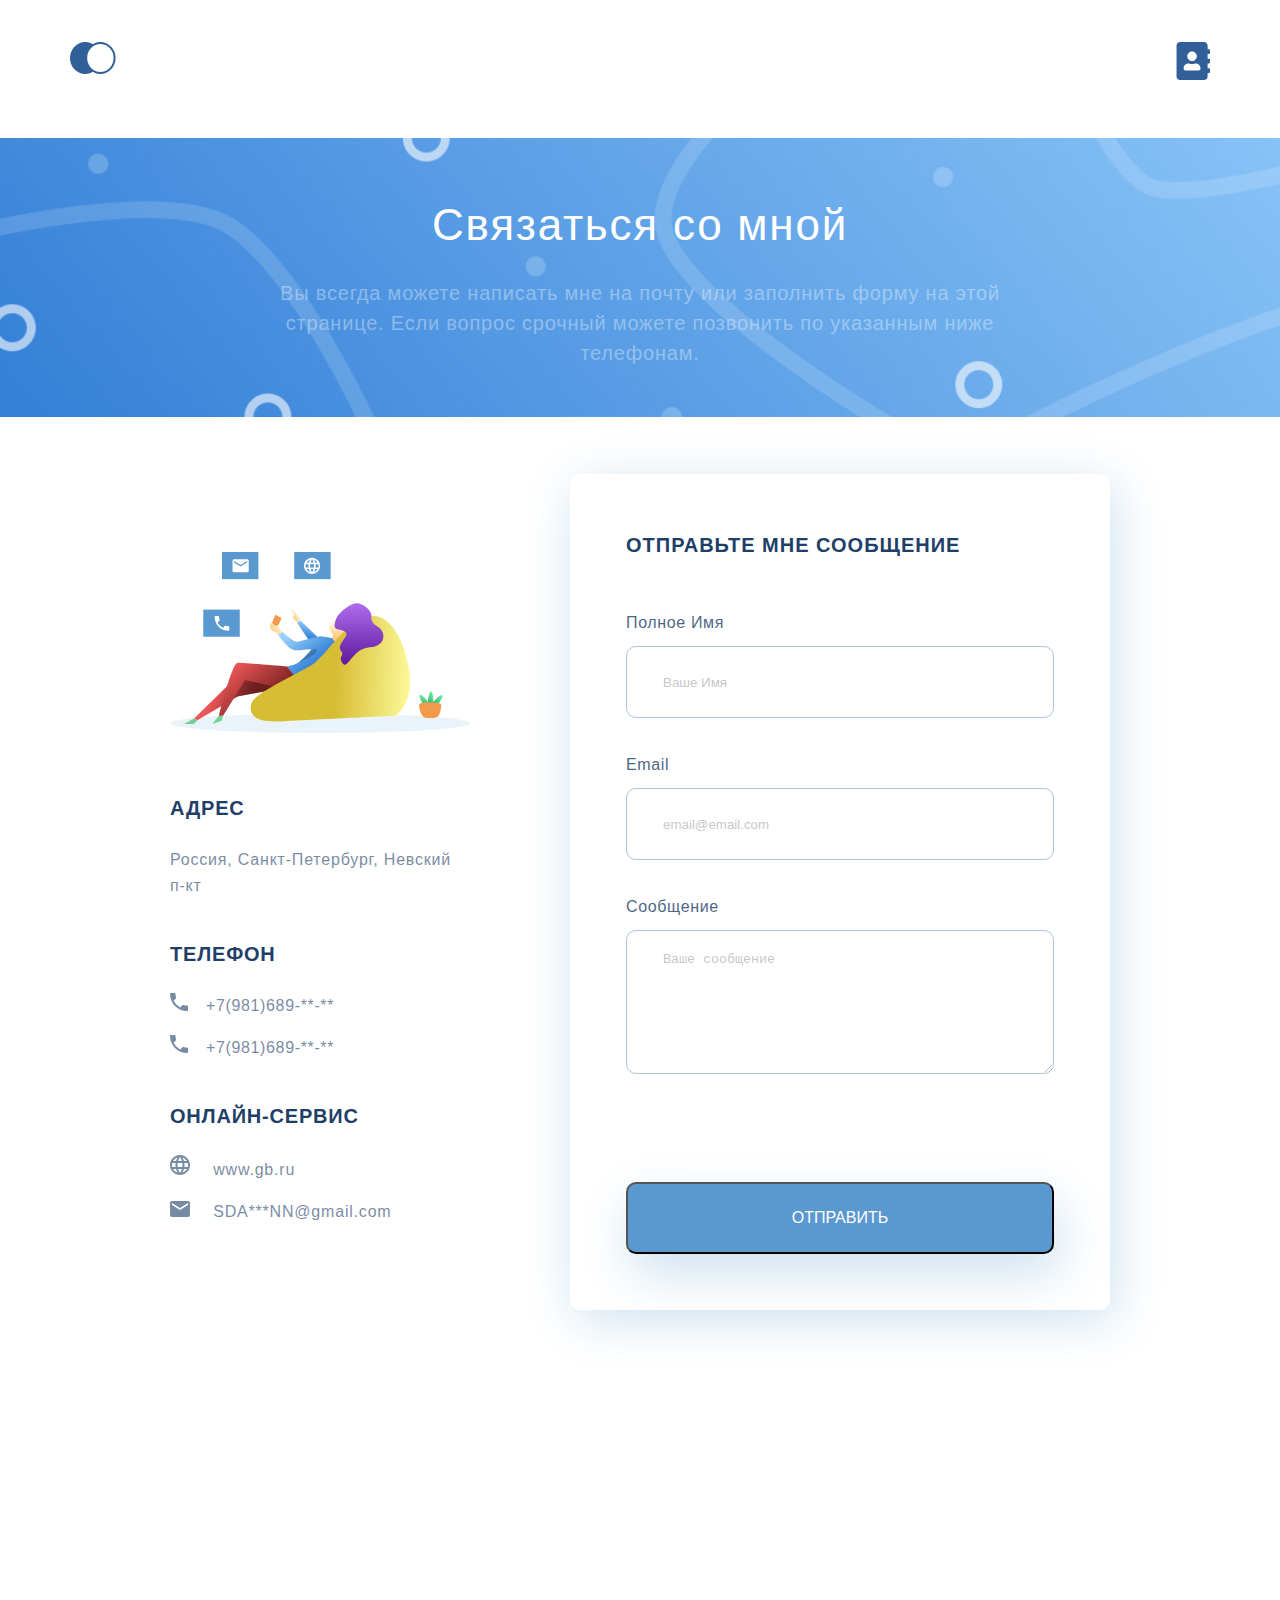
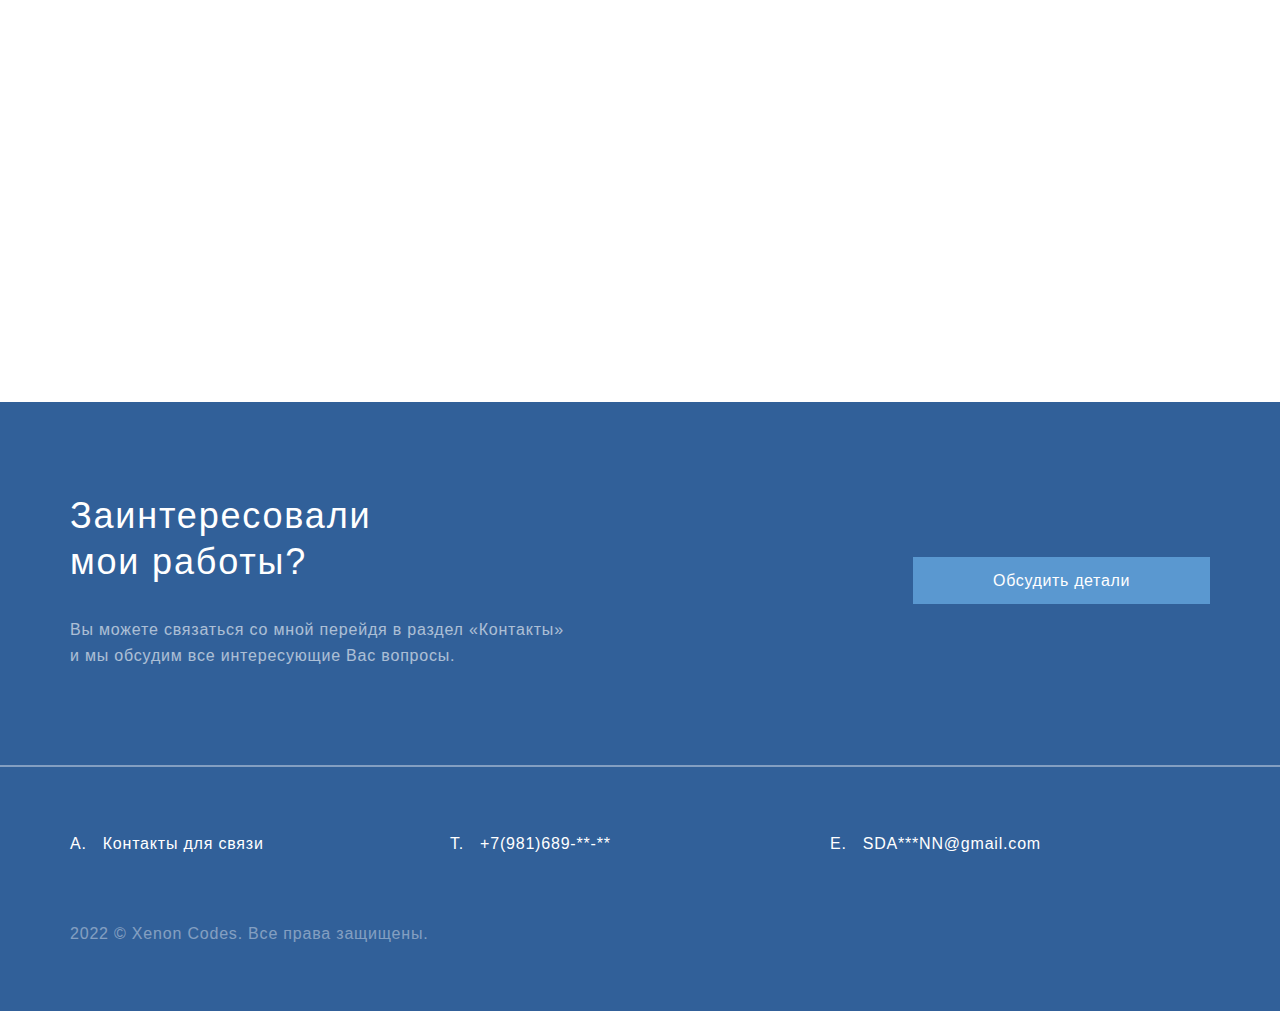
==== commit 538e3a44: "Translated into Russian + a couple of small changes in padding." ====
--- a/contacts.html
+++ b/contacts.html
@@ -19,9 +19,9 @@
   </div>
   <div class="top_contacts">
     <div class="top_text_contacts">
-      <h2 class="heading-contact">Contact Us</h2>
-      <p class="text">Lorem ipsum dolor sit amet, consectetur adipiscing elit, sed do eiusmod tempor incididunt ut
-        labore et dolore magna aliqua.</p>
+      <h2 class="heading-contact">Связаться со мной</h2>
+      <p class="text">Вы&nbsp;всегда можете написать мне на&nbsp;почту или заполнить форму на&nbsp;этой странице. Если
+        вопрос срочный можете позвонить по&nbsp;указанным ниже телефонам.</p>
     </div>
   </div>
 
@@ -29,35 +29,35 @@
     <div class="WriteTo">
       <div class="main_text_contacts">
         <img src="img/form.svg" alt="Photo">
-        <h4 class="mini-heading">ADDRESS</h4>
-        <p class="text">Id convallis placerat sit sed duis id amet volutpat quam a, pharetra.</p>
-        <h4 class="mini-heading">PHONE</h4>
+        <h4 class="mini-heading">АДРЕС</h4>
+        <p class="text">Россия, Санкт-Петербург, Невский п-кт</p>
+        <h4 class="mini-heading">ТЕЛЕФОН</h4>
         <ol class="list icPhone">
-          <li>+7-812-7313-4321</li>
-          <li>+7-817-0000-1234</li>
+          <li>+7(981)689-**-**</li>
+          <li>+7(981)689-**-**</li>
         </ol>
-        <h4 class="mini-heading">ONLINE SERVICE</h4>
+        <h4 class="mini-heading">ОНЛАЙН-СЕРВИС</h4>
         <ul class="list">
           <li class="icInternet">
             <a class="link" href="https://gb.ru/users/955336" target="_blank">
-              <img src="img/ic_Internet_18px.svg" alt="icInternet"> www.site.com</a>
+              <img src="img/ic_Internet_18px.svg" alt="icInternet"> www.gb.ru</a>
           </li>
           <li class="icEmail">
             <a class="link" href="mailto:mail@student.com" target="_blank">
-              <img src="img/ic_email_18px.svg" alt="icEmail"> hello.site@gmail.com</a>
+              <img src="img/ic_email_18px.svg" alt="icEmail"> SDA***NN@gmail.com</a>
           </li>
         </ul>
       </div>
       <div class="main_form_send">
-        <h4 class="mini-heading">SEND US MESSAGE</h4>
+        <h4 class="mini-heading">ОТПРАВЬТЕ МНЕ СООБЩЕНИЕ</h4>
         <form action="#">
-          <p>Full Name</p>
-          <input class="input" type="text" placeholder="Your Name"><br>
+          <p>Полное Имя</p>
+          <input class="input" type="text" placeholder="Ваше Имя"><br>
           <p>Email</p>
           <input class="input" type="email" placeholder="email@email.com"><br>
-          <p>Message</p>
-          <textarea class="input inputText" cols="30" rows="5" placeholder="Your message"></textarea><br>
-          <button class="button" type="submit">Submit</button><br>
+          <p>Сообщение</p>
+          <textarea class="input inputText" cols="30" rows="5" placeholder="Ваше сообщение"></textarea><br>
+          <button class="button" type="submit">Отправить</button><br>
         </form>
       </div>
     </div>
@@ -70,25 +70,24 @@
   <div class="footer">
     <div class="footer_top container">
       <div class="footer_top_text">
-        <h3 class="heading">Intersted to woek with our team?</h3>
-        <p class="text">Lorem ipsum dolor sit amet, consectetur adipisicing elit, sed do eiusmod tempor
-          incididunt ut labore et dolore magna aliqua. Ut enim ad minim veniam.</p>
+        <h3 class="heading">Заинтересовали мои работы?</h3>
+        <p class="text">Вы&nbsp;можете связаться со&nbsp;мной перейдя в&nbsp;раздел &laquo;Контакты&raquo;
+          и&nbsp;мы&nbsp;обсудим все интересующие Вас вопросы.</p>
       </div>
       <div class="footer_buttom_block">
-        <a href="#" class="footer_buttom">Let’s Talk</a>
+        <a href="#" class="footer_buttom">Обсудить детали</a>
       </div>
     </div>
     <hr class="hr">
     <div class="footer_bottom container">
       <ol class="footer_bottom_list_box">
-        <li class="footer_bottom_list footer_bottom_list_margin">Lorem ipsum dolor sit amet, consectetur
-          adipisicing elit.
+        <li class="footer_bottom_list">Контакты для связи
         </li>
-        <li class="footer_bottom_list">+7-812-7313-4321</li>
-        <li class="footer_bottom_list">hello.site@gmail.com</li>
+        <li class="footer_bottom_list">+7(981)689-**-**</li>
+        <li class="footer_bottom_list">SDA***NN@gmail.com</li>
       </ol>
       <div class="footer_bottom_rights">
-        <p class="text">2022 &copy; All rights reserved.</p>
+        <p class="text">2022 &copy; Xenon Codes. Все права защищены.</p>
       </div>
     </div>
   </div>
--- a/style.css
+++ b/style.css
@@ -55,7 +55,7 @@
   background-repeat: no-repeat;
   background-position: right top;
   background-size: 45%;
-  padding-bottom: 80px;
+  padding-bottom: 150px;
 }
 
 .top-heading {
@@ -308,6 +308,7 @@
 .map {
   width: 100%;
   height: 480px;
+  border: 0px;
 }
 
 /* !!!!!!!!!!!!!!!!!!!!!!!!!!!!!!!!Настройка блоков подвала!!!!!!!!!!!!!!!!!!!!!!!!!!!!!!!!!*/
@@ -492,7 +493,7 @@
   /* !!!!!!!!!!!!!!!!!!!!!!!!!!!!!!!!!!Настройка блоков шапки!!!!!!!!!!!!!!!!!!!!!!!!!!!!!!!!!!*/
   .top_text {
     background-position: right 167px;
-    padding-bottom: 170px;
+    padding-bottom: 235px;
   }
   .top_menu {
     margin-top: 21px;
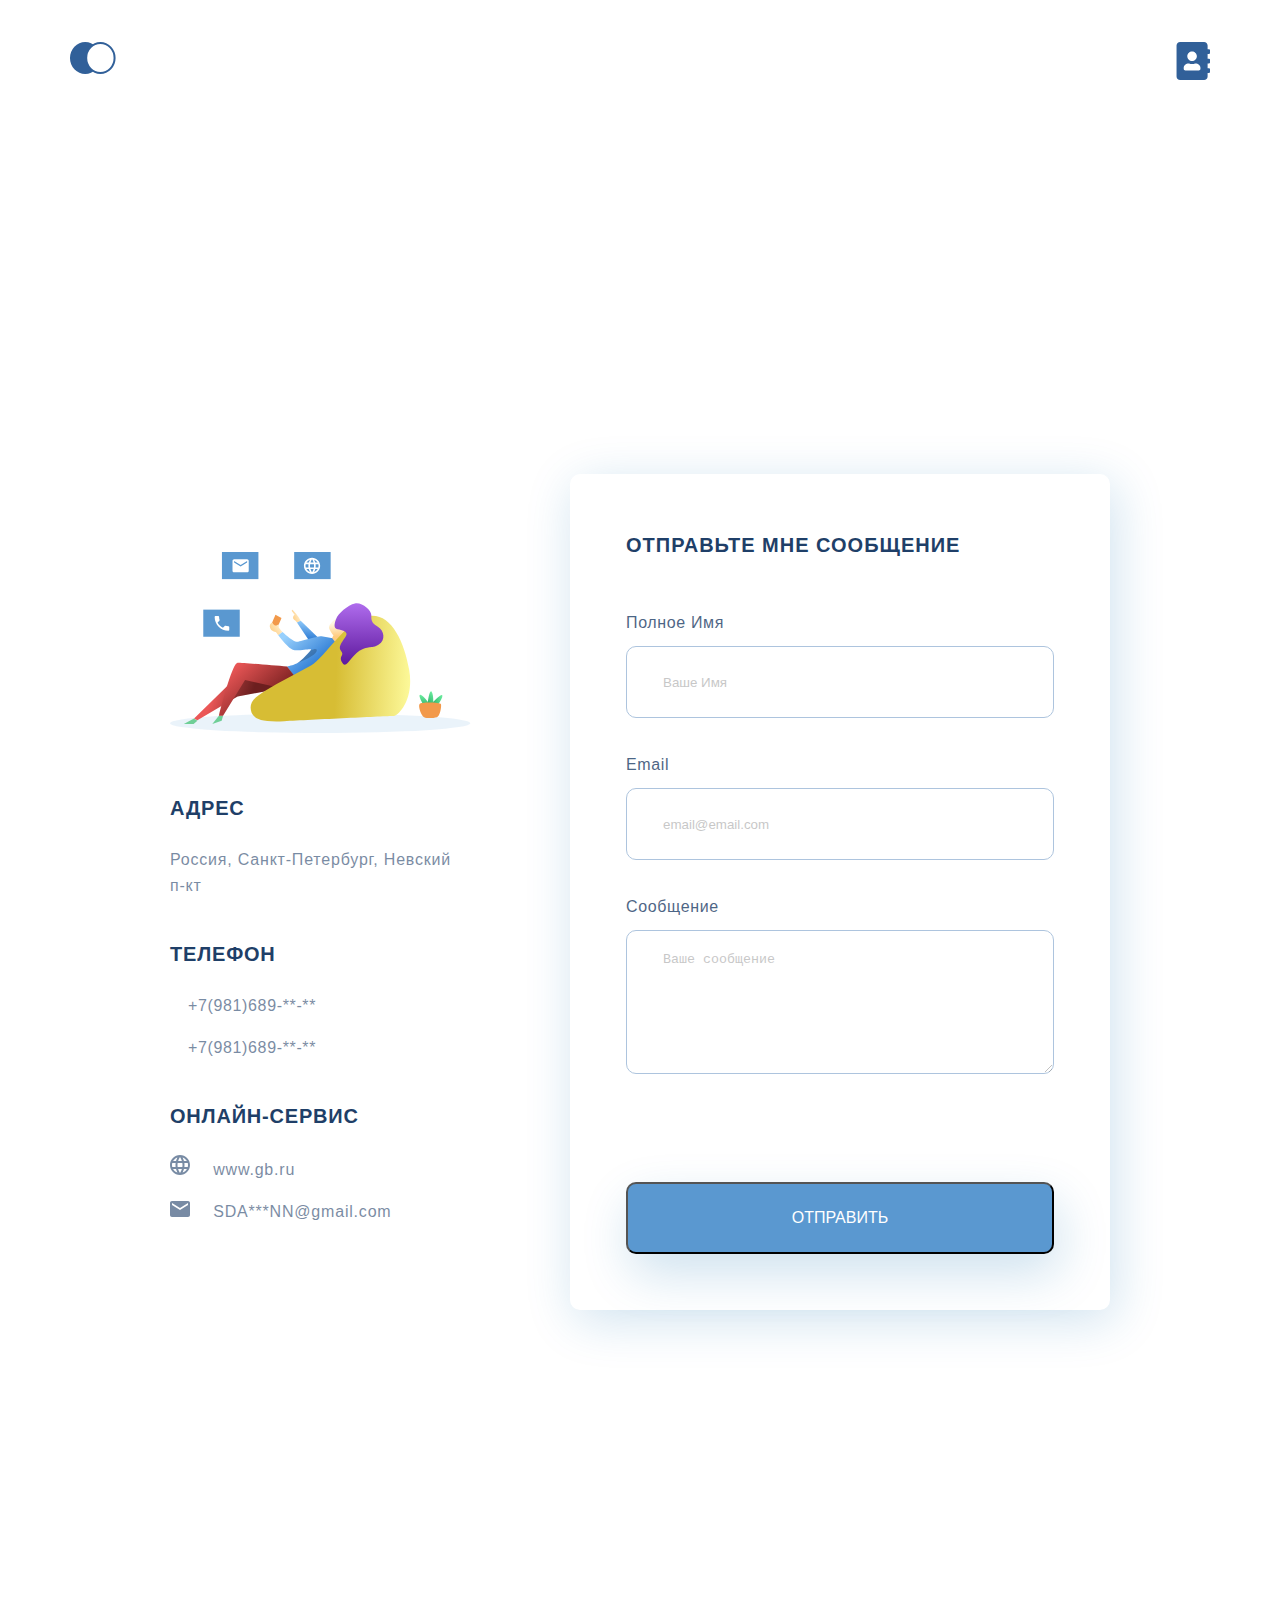
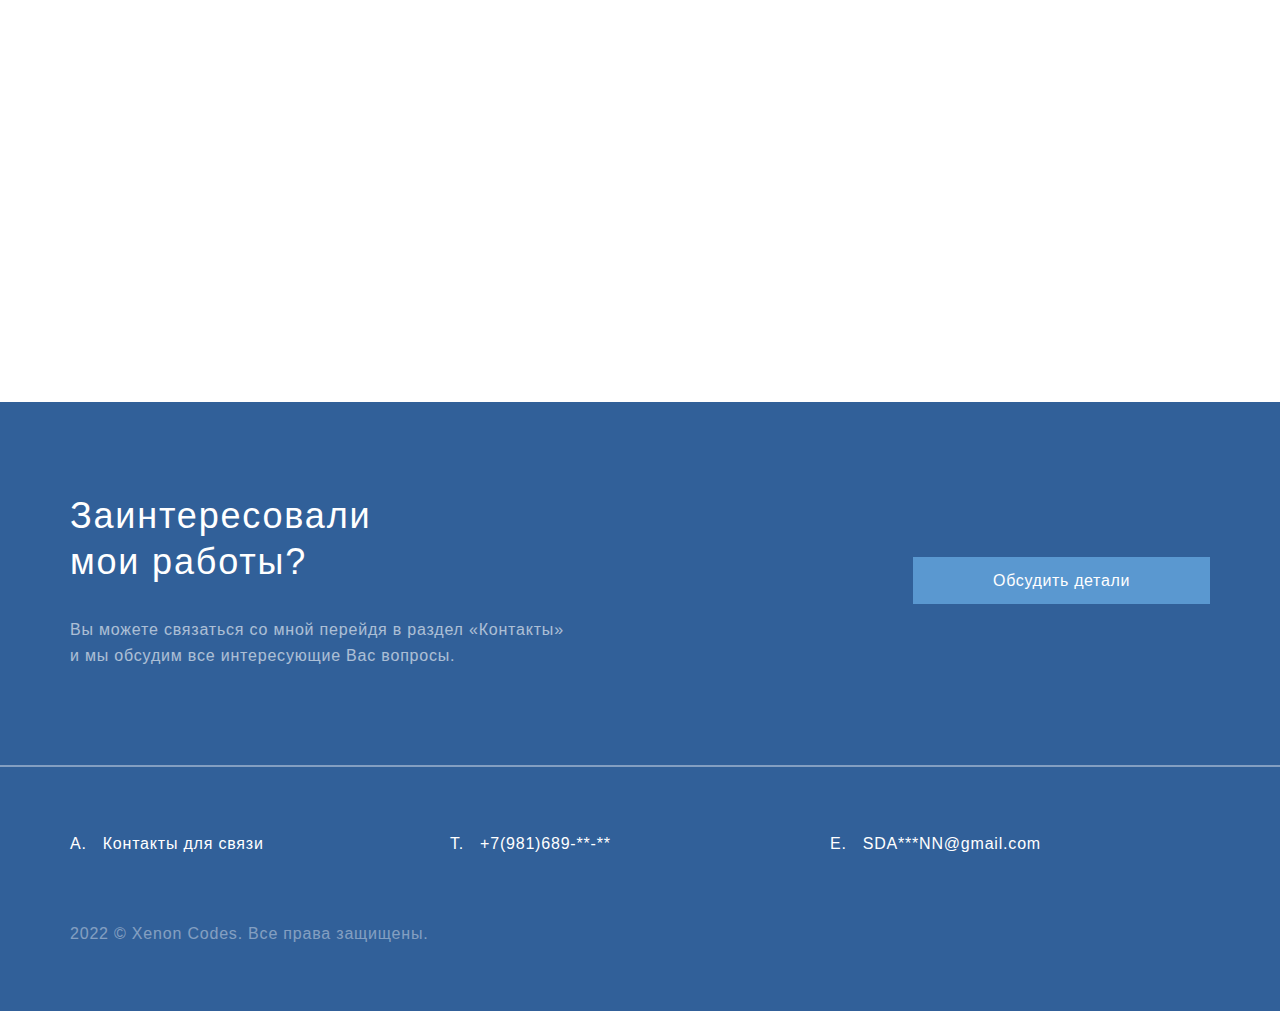
==== commit 6f5058dd: "file location changes" ====
--- a/contacts.html
+++ b/contacts.html
@@ -5,7 +5,7 @@
   <meta charset="UTF-8">
   <meta http-equiv="X-UA-Compatible" content="IE=edge">
   <meta name="viewport" content="width=device-width, initial-scale=1.0">
-  <link rel="stylesheet" href="style.css">
+  <link rel="stylesheet" href="./css/style.css">
   <title>My website</title>
 </head>
 
--- a/css/style.css
+++ b/css/style.css
@@ -0,0 +1,743 @@
+@charset "UTF-8";
+* {
+  margin: 0;
+  padding: 0;
+}
+
+.container {
+  max-width: 1140px;
+  margin: 0 auto;
+}
+
+.cont_container {
+  max-width: 940px;
+  margin: 0 auto;
+}
+
+body {
+  font-family: sans-serif;
+}
+
+/* !!!!!!!!!!!!!!!!!!!!!!!!!!!!!!!!!!Настройка блоков шапки!!!!!!!!!!!!!!!!!!!!!!!!!!!!!!!!!!*/
+.top {
+  min-height: 768px;
+  background: -webkit-gradient(linear, left bottom, left top, color-stop(8.84%, #EBF3FB), color-stop(31.12%, rgba(152, 195, 232, 0)));
+  background: linear-gradient(0deg, #EBF3FB 8.84%, rgba(152, 195, 232, 0) 31.12%);
+}
+
+.top .container {
+  display: -webkit-box;
+  display: -ms-flexbox;
+  display: flex;
+  -webkit-box-orient: vertical;
+  -webkit-box-direction: normal;
+      -ms-flex-direction: column;
+          flex-direction: column;
+  height: 100%;
+}
+
+.top_menu {
+  margin-top: 42px;
+  display: -webkit-box;
+  display: -ms-flexbox;
+  display: flex;
+  -webkit-box-pack: justify;
+      -ms-flex-pack: justify;
+          justify-content: space-between;
+}
+
+.top_text {
+  margin-top: 115px;
+  -webkit-box-flex: 1;
+      -ms-flex-positive: 1;
+          flex-grow: 1;
+  background-image: url(img/top_illustration.png);
+  background-repeat: no-repeat;
+  background-position: right top;
+  background-size: 45%;
+  padding-bottom: 150px;
+}
+
+.top-heading {
+  width: 504px;
+  font-weight: 300;
+  font-size: 64px;
+  line-height: 74px;
+  letter-spacing: 0.04em;
+  color: #1F3F68;
+}
+
+.top_text .text {
+  width: 425px;
+  margin-top: 32px;
+}
+
+.top_buttom {
+  font-size: 16px;
+  line-height: 26px;
+  text-align: center;
+  letter-spacing: 0.04em;
+  color: #FFFFFF;
+  background: #5A98D0;
+  -webkit-box-shadow: 5px 10px 20px rgba(53, 110, 173, 0.2);
+          box-shadow: 5px 10px 20px rgba(53, 110, 173, 0.2);
+  border-radius: 10px;
+  margin-top: 71px;
+  padding: 15px 50px;
+  text-decoration: none;
+  display: inline-block;
+}
+
+.top_contacts {
+  background-image: url(img/top_contacts.png);
+  background-size: cover;
+  min-height: 250px;
+  display: -webkit-box;
+  display: -ms-flexbox;
+  display: flex;
+  margin: 54px 0px 57px;
+}
+
+.top_text_contacts {
+  width: 780px;
+  margin: 0px auto;
+  text-align: center;
+}
+
+.top_text_contacts .text {
+  font-weight: 400;
+  font-size: 20px;
+  line-height: 30px;
+  text-align: center;
+  letter-spacing: 0.04em;
+  color: rgba(255, 255, 255, 0.6);
+  margin-bottom: 49px;
+}
+
+/* !!!!!!!!!!!!!!!!!!!!!!!!!!!!!!!!!!!!!Настройка блоков центра!!!!!!!!!!!!!!!!!!!!!!!!!!!!!!!*/
+.what_we_do {
+  padding: 64px 0px;
+}
+
+.card_block {
+  margin-top: 64px;
+  display: -webkit-box;
+  display: -ms-flexbox;
+  display: flex;
+  -webkit-box-pack: justify;
+      -ms-flex-pack: justify;
+          justify-content: space-between;
+}
+
+.card_text {
+  width: 359px;
+  padding: 44px 32px;
+  -webkit-box-sizing: border-box;
+          box-sizing: border-box;
+  background: #FFFFFF;
+  -webkit-box-shadow: 5px 20px 50px rgba(16, 112, 177, 0.2);
+          box-shadow: 5px 20px 50px rgba(16, 112, 177, 0.2);
+  border-radius: 10px;
+  display: -webkit-box;
+  display: -ms-flexbox;
+  display: flex;
+  -webkit-box-orient: vertical;
+  -webkit-box-direction: normal;
+      -ms-flex-direction: column;
+          flex-direction: column;
+}
+
+.card_img {
+  -ms-flex-item-align: center;
+      -ms-grid-row-align: center;
+      align-self: center;
+  margin-bottom: 51px;
+}
+
+.card_link {
+  font-size: 14px;
+  line-height: 30px;
+  letter-spacing: 0.05em;
+  color: #5A98D0;
+  text-decoration: none;
+  display: block;
+  margin-top: 30px;
+}
+
+.section {
+  margin-bottom: 112px;
+}
+
+.section .text {
+  width: 70%;
+  margin: 32px auto 64px;
+  opacity: 1;
+  text-align: center;
+}
+
+.section_parent {
+  display: -webkit-box;
+  display: -ms-flexbox;
+  display: flex;
+  -webkit-box-pack: justify;
+      -ms-flex-pack: justify;
+          justify-content: space-between;
+  margin-top: 32px;
+}
+
+.section_item {
+  position: relative;
+  -webkit-box-flex: 1;
+      -ms-flex-positive: 1;
+          flex-grow: 1;
+}
+
+.section_item_margin {
+  margin-right: 32px;
+}
+
+.section_img {
+  width: 100%;
+}
+
+.section_big_text {
+  font-size: 32px;
+  line-height: 46px;
+  text-align: right;
+  letter-spacing: 0.05em;
+  color: #FFFFFF;
+  position: absolute;
+  top: 64px;
+  right: 64px;
+}
+
+.section_little_text {
+  font-size: 28px;
+  line-height: 46px;
+  text-align: left;
+  letter-spacing: 0.05em;
+  color: #FFFFFF;
+  position: absolute;
+  top: 32px;
+  left: 32px;
+}
+
+.WriteTo {
+  display: -webkit-box;
+  display: -ms-flexbox;
+  display: flex;
+  -webkit-box-pack: justify;
+      -ms-flex-pack: justify;
+          justify-content: space-between;
+}
+
+.main_text_contacts {
+  width: 300px;
+}
+
+.main_text_contacts img {
+  margin: 78px 0px 16px;
+}
+
+.main_text_contacts .mini-heading {
+  letter-spacing: 0.04em;
+  margin: 40px 0px 24px;
+}
+
+.main_text_contacts .list li {
+  font-weight: 300;
+  font-size: 16px;
+  line-height: 26px;
+  letter-spacing: 0.04em;
+  color: #1F3F68;
+  opacity: 0.6;
+  margin-bottom: 16px;
+}
+
+.icPhone li::before {
+  content: url(img/ic_phone_18px.svg);
+  margin-right: 18px;
+}
+
+.icInternet img {
+  margin: 0px 18px 0px 0px;
+}
+
+.icEmail img {
+  margin: 0px 18px 0px 0px;
+}
+
+.link {
+  font-weight: 400;
+  font-size: 16px;
+  line-height: 26px;
+  letter-spacing: 0.05em;
+  color: #1F3F68;
+  text-decoration: none;
+}
+
+.main_form_send {
+  width: 540px;
+  padding: 56px;
+  -webkit-box-sizing: border-box;
+          box-sizing: border-box;
+  background: #FFFFFF;
+  -webkit-box-shadow: 5px 10px 50px rgba(16, 112, 177, 0.2);
+          box-shadow: 5px 10px 50px rgba(16, 112, 177, 0.2);
+  border-radius: 10px;
+}
+
+.main_form_send .mini-heading {
+  margin-bottom: 48px;
+}
+
+.main_form_send p {
+  font-weight: 400;
+  font-size: 16px;
+  line-height: 30px;
+  letter-spacing: 0.04em;
+  color: #1F3F68;
+  opacity: 0.8;
+}
+
+.main_map_block {
+  margin: 96px 0px 112px;
+  text-align: center;
+}
+
+.map {
+  width: 100%;
+  height: 480px;
+  border: 0px;
+}
+
+/* !!!!!!!!!!!!!!!!!!!!!!!!!!!!!!!!Настройка блоков подвала!!!!!!!!!!!!!!!!!!!!!!!!!!!!!!!!!*/
+.footer {
+  background: #316099;
+}
+
+.footer_top {
+  display: -webkit-box;
+  display: -ms-flexbox;
+  display: flex;
+  -webkit-box-pack: justify;
+      -ms-flex-pack: justify;
+          justify-content: space-between;
+  padding: 91px 0px 96px;
+}
+
+.footer_top_text {
+  width: 495px;
+}
+
+.footer_top_text .heading {
+  width: 340px;
+  font-weight: normal;
+  color: #FFFFFF;
+  text-align: left;
+}
+
+.footer_top_text .text {
+  color: #FFFFFF;
+  margin-top: 32px;
+}
+
+.footer_buttom_block {
+  -ms-flex-item-align: center;
+      -ms-grid-row-align: center;
+      align-self: center;
+}
+
+.footer_buttom {
+  font-size: 16px;
+  line-height: 26px;
+  text-align: center;
+  letter-spacing: 0.04em;
+  color: #FFFFFF;
+  background: #5A98D0;
+  text-decoration: none;
+  padding: 15px 80px;
+}
+
+.hr {
+  opacity: 0.4;
+  border: 1px solid #FFFFFF;
+}
+
+.footer_bottom {
+  padding: 64px 0px;
+}
+
+.footer_bottom_list_box {
+  display: -webkit-box;
+  display: -ms-flexbox;
+  display: flex;
+  -webkit-box-pack: justify;
+      -ms-flex-pack: justify;
+          justify-content: space-between;
+  font-size: 16px;
+  line-height: 26px;
+  letter-spacing: 0.05em;
+  color: #FFFFFF;
+}
+
+.footer_bottom_list {
+  -webkit-box-flex: 1;
+      -ms-flex-positive: 1;
+          flex-grow: 1;
+  -ms-flex-preferred-size: 33.3333%;
+      flex-basis: 33.3333%;
+  display: -webkit-box;
+  display: -ms-flexbox;
+  display: flex;
+  margin-right: 32px;
+}
+
+.footer_bottom_list:first-child::before {
+  content: 'A. ';
+  margin-right: 16px;
+}
+
+.footer_bottom_list:nth-child(2)::before {
+  content: 'T. ';
+  margin-right: 16px;
+}
+
+.footer_bottom_list:last-child::before {
+  content: 'E. ';
+  margin-right: 16px;
+}
+
+.footer_bottom_rights .text {
+  margin-top: 64px;
+  color: #FFFFFF;
+  opacity: 0.4;
+}
+
+/* !!!!!!!!!!!!!!!!!!!!!!Настройка классов для тегов!!!!!!!!!!!!!!!!!!!!!!!!!!!!!!*/
+.text {
+  font-size: 16px;
+  line-height: 26px;
+  letter-spacing: 0.05em;
+  opacity: 0.6;
+  color: #1F3F68;
+}
+
+.heading {
+  font-weight: 300;
+  font-size: 36px;
+  line-height: 46px;
+  text-align: center;
+  letter-spacing: 0.05em;
+}
+
+.heading-contact {
+  font-weight: 500;
+  font-size: 44px;
+  line-height: 74px;
+  letter-spacing: 0.04em;
+  color: #FFFFFF;
+  margin-bottom: 16px;
+  margin-top: 50px;
+}
+
+.mini-heading {
+  font-size: 20px;
+  line-height: 30px;
+  color: #1F3F68;
+  letter-spacing: 0.05em;
+  margin-bottom: 14px;
+}
+
+.list {
+  list-style-type: none;
+}
+
+.input {
+  height: 72px;
+  width: 100%;
+  padding: 21px 36px;
+  border: 1px solid #356EAD;
+  -webkit-box-sizing: border-box;
+          box-sizing: border-box;
+  border-radius: 10px;
+  margin: 8px 0px 32px;
+  opacity: 0.4;
+}
+
+.inputText {
+  height: 144px;
+}
+
+.button {
+  margin-top: 72px;
+  width: 100%;
+  height: 72px;
+  background: #5A98D0;
+  -webkit-box-shadow: 5px 20px 50px rgba(16, 112, 177, 0.2);
+          box-shadow: 5px 20px 50px rgba(16, 112, 177, 0.2);
+  border-radius: 10px;
+  font-weight: 500;
+  font-size: 16px;
+  line-height: 26px;
+  text-align: center;
+  color: #FFFFFF;
+  text-transform: uppercase;
+}
+
+@media (max-width: 1024px) {
+  .container {
+    padding-left: 32px;
+    padding-right: 32px;
+  }
+  /* !!!!!!!!!!!!!!!!!!!!!!!!!!!!!!!!!!Настройка блоков шапки!!!!!!!!!!!!!!!!!!!!!!!!!!!!!!!!!!*/
+  .top_text {
+    background-position: right 167px;
+    padding-bottom: 235px;
+  }
+  .top_menu {
+    margin-top: 21px;
+  }
+  .top_contacts {
+    margin: 46px 0px 64px;
+  }
+  .top_text_contacts {
+    width: 520px;
+  }
+  .button {
+    margin-top: 48px;
+  }
+  /* !!!!!!!!!!!!!!!!!!!!!!!!!!!!!!!!!!!!!Настройка блоков центра!!!!!!!!!!!!!!!!!!!!!!!!!!!!!!!*/
+  .what_we_do {
+    padding: 64px 32px 127px;
+  }
+  .card_block {
+    -webkit-box-orient: vertical;
+    -webkit-box-direction: normal;
+        -ms-flex-direction: column;
+            flex-direction: column;
+    -webkit-box-align: center;
+        -ms-flex-align: center;
+            align-items: center;
+  }
+  .card_text {
+    margin-bottom: 32px;
+  }
+  .WriteTo {
+    -webkit-box-orient: vertical;
+    -webkit-box-direction: normal;
+        -ms-flex-direction: column;
+            flex-direction: column;
+    -webkit-box-align: center;
+        -ms-flex-align: center;
+            align-items: center;
+  }
+  .main_text_contacts img {
+    margin: 0px 0px 16px;
+  }
+  .icInternet img {
+    margin: 0px 18px 0px 0px;
+  }
+  .icEmail img {
+    margin: 0px 18px 0px 0px;
+  }
+  .main_form_send {
+    margin-top: 48px;
+    width: 520px;
+  }
+  .section {
+    margin-bottom: 109px;
+  }
+  .main_map_block {
+    margin: 64px 0px;
+  }
+  .map {
+    height: 392px;
+  }
+  /* !!!!!!!!!!!!!!!!!!!!!!!!!!!!!!!!Настройка блоков подвала!!!!!!!!!!!!!!!!!!!!!!!!!!!!!!!!!*/
+  .footer .container {
+    padding-left: 117px;
+    padding-right: 116px;
+  }
+  .footer_top {
+    padding: 47px 0px 64px;
+  }
+  .footer_top_text {
+    width: 336px;
+  }
+  .footer_buttom {
+    padding: 10px 22px;
+  }
+  .footer_bottom_list_box {
+    -webkit-box-orient: vertical;
+    -webkit-box-direction: normal;
+        -ms-flex-direction: column;
+            flex-direction: column;
+  }
+  .footer_bottom_list {
+    margin-bottom: 25px;
+  }
+  .footer_bottom_rights .text {
+    margin-top: 39px;
+  }
+}
+
+@media (max-width: 667px) {
+  .container {
+    padding-left: 18px;
+    padding-right: 18px;
+  }
+  /* !!!!!!!!!!!!!!!!!!!!!!!!!!!!!!!!!!Настройка блоков шапки!!!!!!!!!!!!!!!!!!!!!!!!!!!!!!!!!!*/
+  .top {
+    min-height: 376px;
+    padding-bottom: 41px;
+    -webkit-box-sizing: border-box;
+            box-sizing: border-box;
+  }
+  .top_contacts {
+    margin: 30px 0px 46px;
+  }
+  .top_menu {
+    margin-top: 21px;
+  }
+  .top_text {
+    margin-top: 36px;
+    width: 100%;
+    text-align: center;
+    background-image: none;
+    padding-bottom: 0px;
+  }
+  .top-heading {
+    width: 100%;
+    font-size: 32px;
+    line-height: 38px;
+  }
+  .top_text .text {
+    width: 100%;
+    margin-top: 12px;
+  }
+  .top_buttom {
+    font-size: 12px;
+    line-height: 26px;
+    margin-top: 32px;
+    padding: 0px 8px;
+  }
+  .top_text_contacts {
+    width: 341px;
+  }
+  .heading-contact {
+    margin-bottom: 32px;
+    font-size: 24px;
+    line-height: 28px;
+  }
+  .top_text_contacts .text {
+    font-size: 16px;
+    margin-bottom: 61px;
+  }
+  /* !!!!!!!!!!!!!!!!!!!!!!!!!!!!!!!!!!!!!Настройка блоков центра!!!!!!!!!!!!!!!!!!!!!!!!!!!!!!!*/
+  .what_we_do {
+    padding: 48px 18px 64px;
+  }
+  .heading {
+    font-size: 24px;
+    line-height: 28px;
+  }
+  .card_block {
+    margin-top: 32px;
+  }
+  .card_text {
+    width: 100%;
+  }
+  .section {
+    margin-bottom: 82px;
+  }
+  .section .text {
+    width: 100%;
+  }
+  .section_big_text {
+    font-size: 16px;
+    line-height: 19px;
+    top: 16px;
+    right: 16px;
+  }
+  .section_little_text {
+    font-size: 16px;
+    line-height: 19px;
+    top: 26px;
+    left: 16px;
+  }
+  .section_parent {
+    -webkit-box-orient: vertical;
+    -webkit-box-direction: normal;
+        -ms-flex-direction: column;
+            flex-direction: column;
+    margin-top: 16px;
+  }
+  .section_item_margin {
+    margin: 0px 0px 16px;
+  }
+  .main_text_contacts .mini-heading {
+    margin-top: 32px;
+  }
+  .main_form_send {
+    width: 342px;
+    padding: 36px;
+  }
+  .main_form_send .mini-heading {
+    margin-bottom: 31px;
+    font-size: 16px;
+    letter-spacing: 0.04em;
+  }
+  .input {
+    height: 46px;
+    margin: 5px 0px 21px;
+    padding: 13px 22px;
+  }
+  .inputText {
+    height: 93px;
+  }
+  .button {
+    height: 46px;
+    margin-top: 25px;
+  }
+  .main_map_block {
+    margin: 32px 0px;
+  }
+  .map {
+    height: 349px;
+  }
+  /* !!!!!!!!!!!!!!!!!!!!!!!!!!!!!!!!Настройка блоков подвала!!!!!!!!!!!!!!!!!!!!!!!!!!!!!!!!!*/
+  .footer .container {
+    padding-left: 16px;
+    padding-right: 16px;
+    text-align: center;
+    -webkit-box-orient: vertical;
+    -webkit-box-direction: normal;
+        -ms-flex-direction: column;
+            flex-direction: column;
+  }
+  .footer_top {
+    padding: 18px 16px 41px;
+  }
+  .footer_top_text .heading {
+    text-align: center;
+    width: 100%;
+  }
+  .footer_top_text {
+    width: 100%;
+  }
+  .footer_buttom_block {
+    margin-top: 40px;
+  }
+  .footer_bottom {
+    padding: 32px 0px;
+  }
+  .footer_bottom_list {
+    margin-bottom: 17px;
+    text-align: left;
+  }
+  .footer_bottom_rights .text {
+    margin-top: 20px;
+  }
+}
+/*# sourceMappingURL=style.css.map */